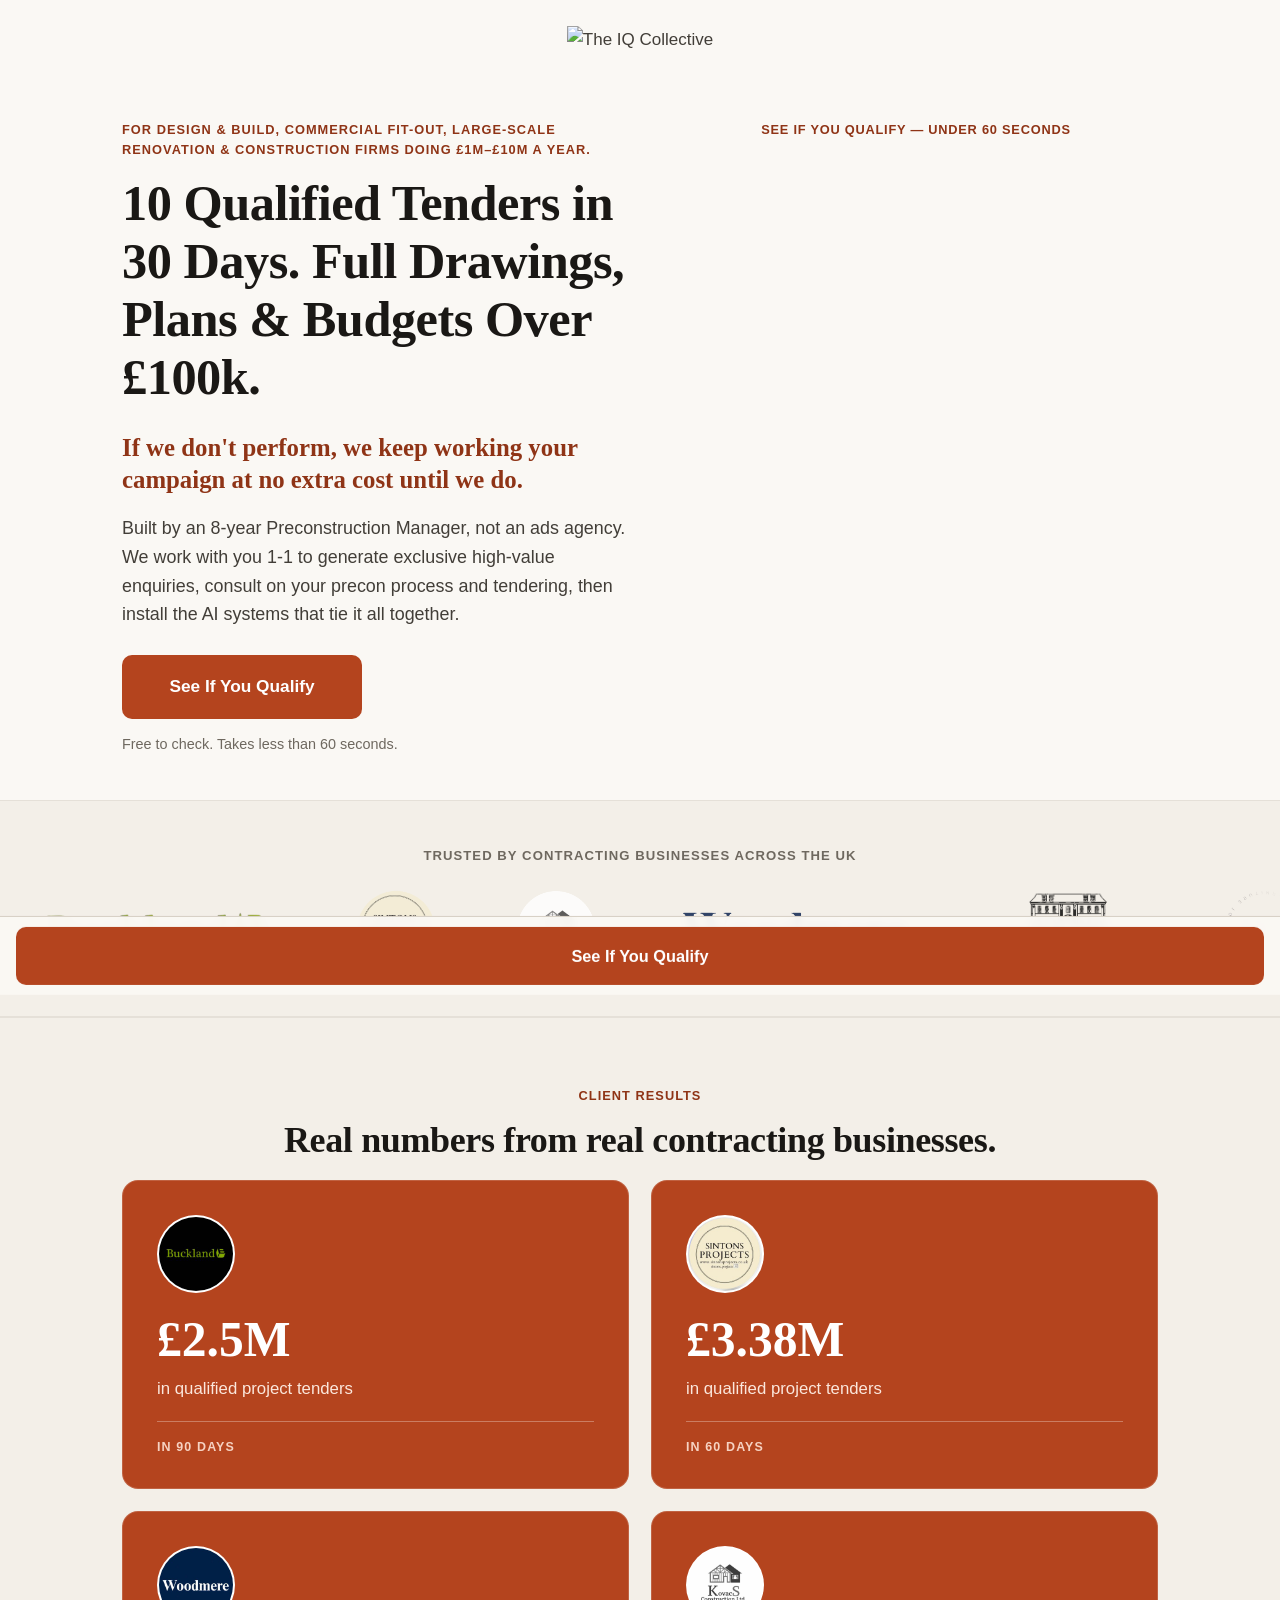
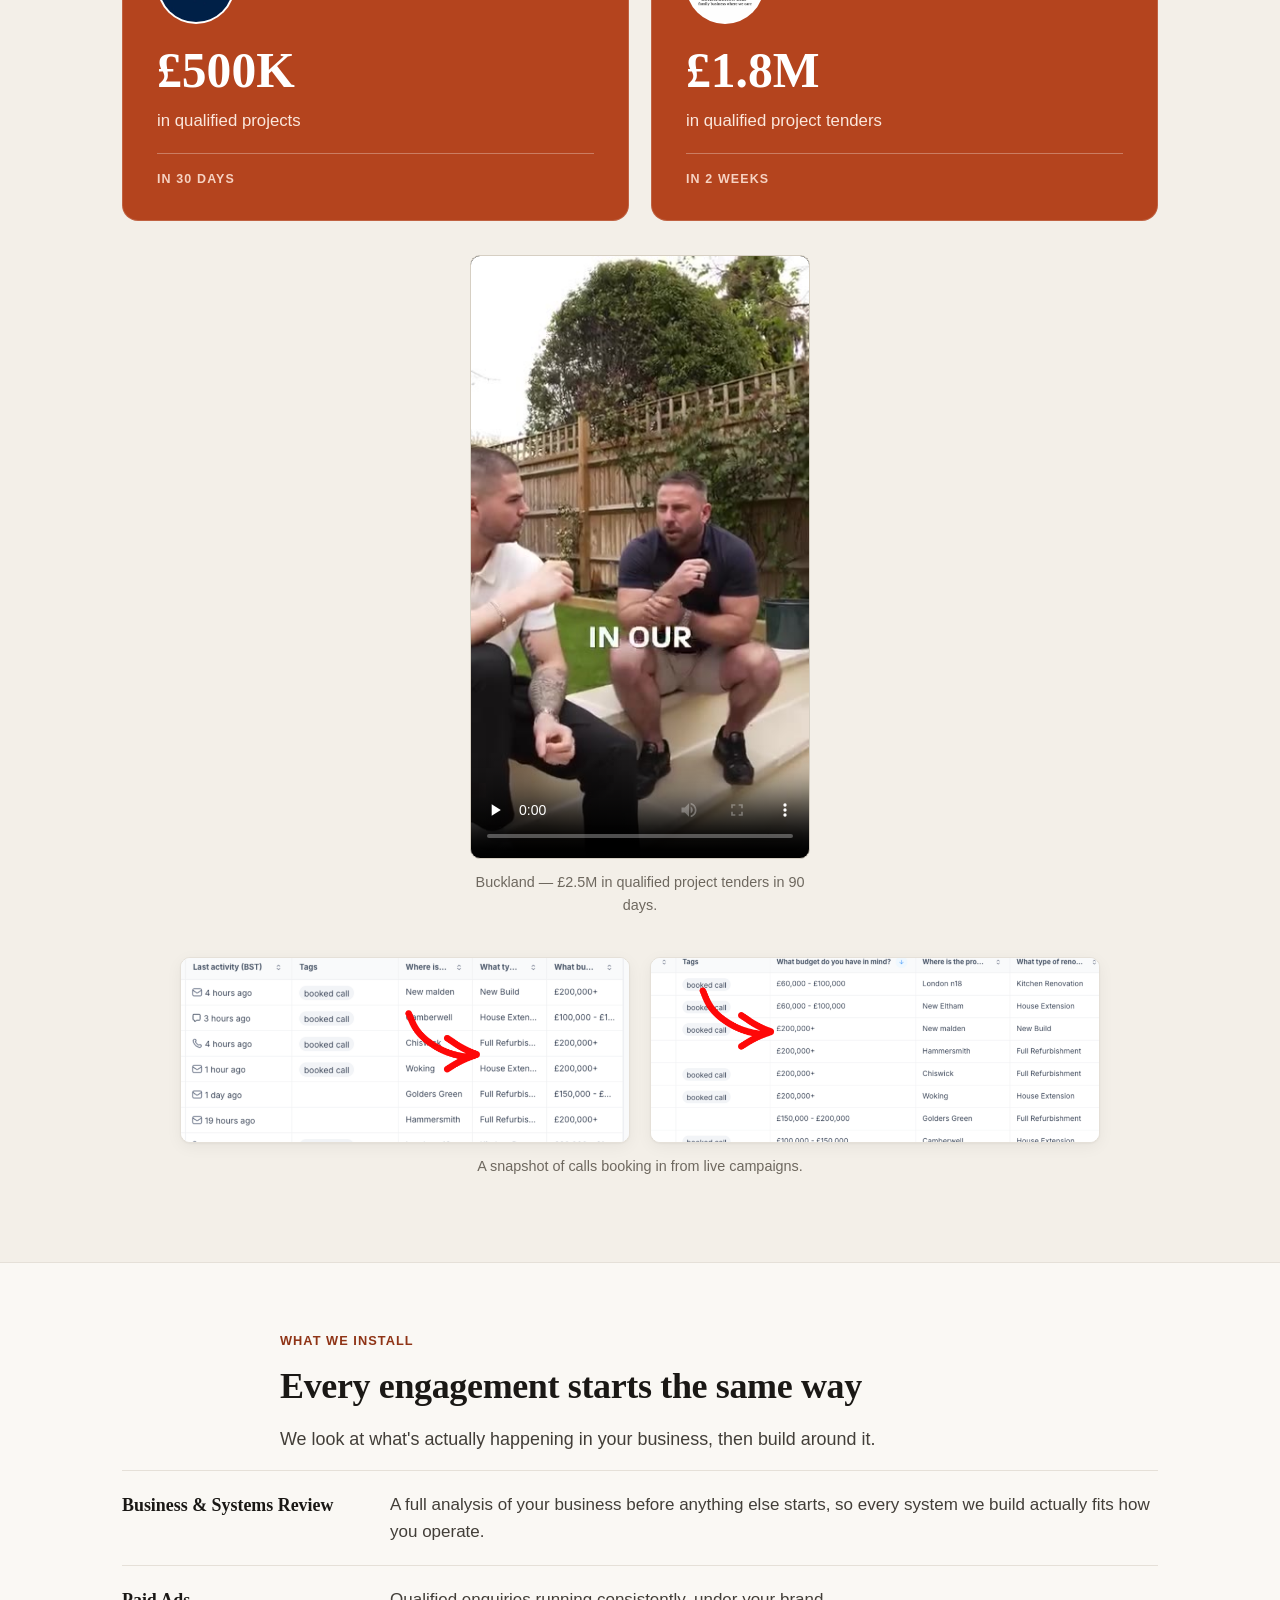
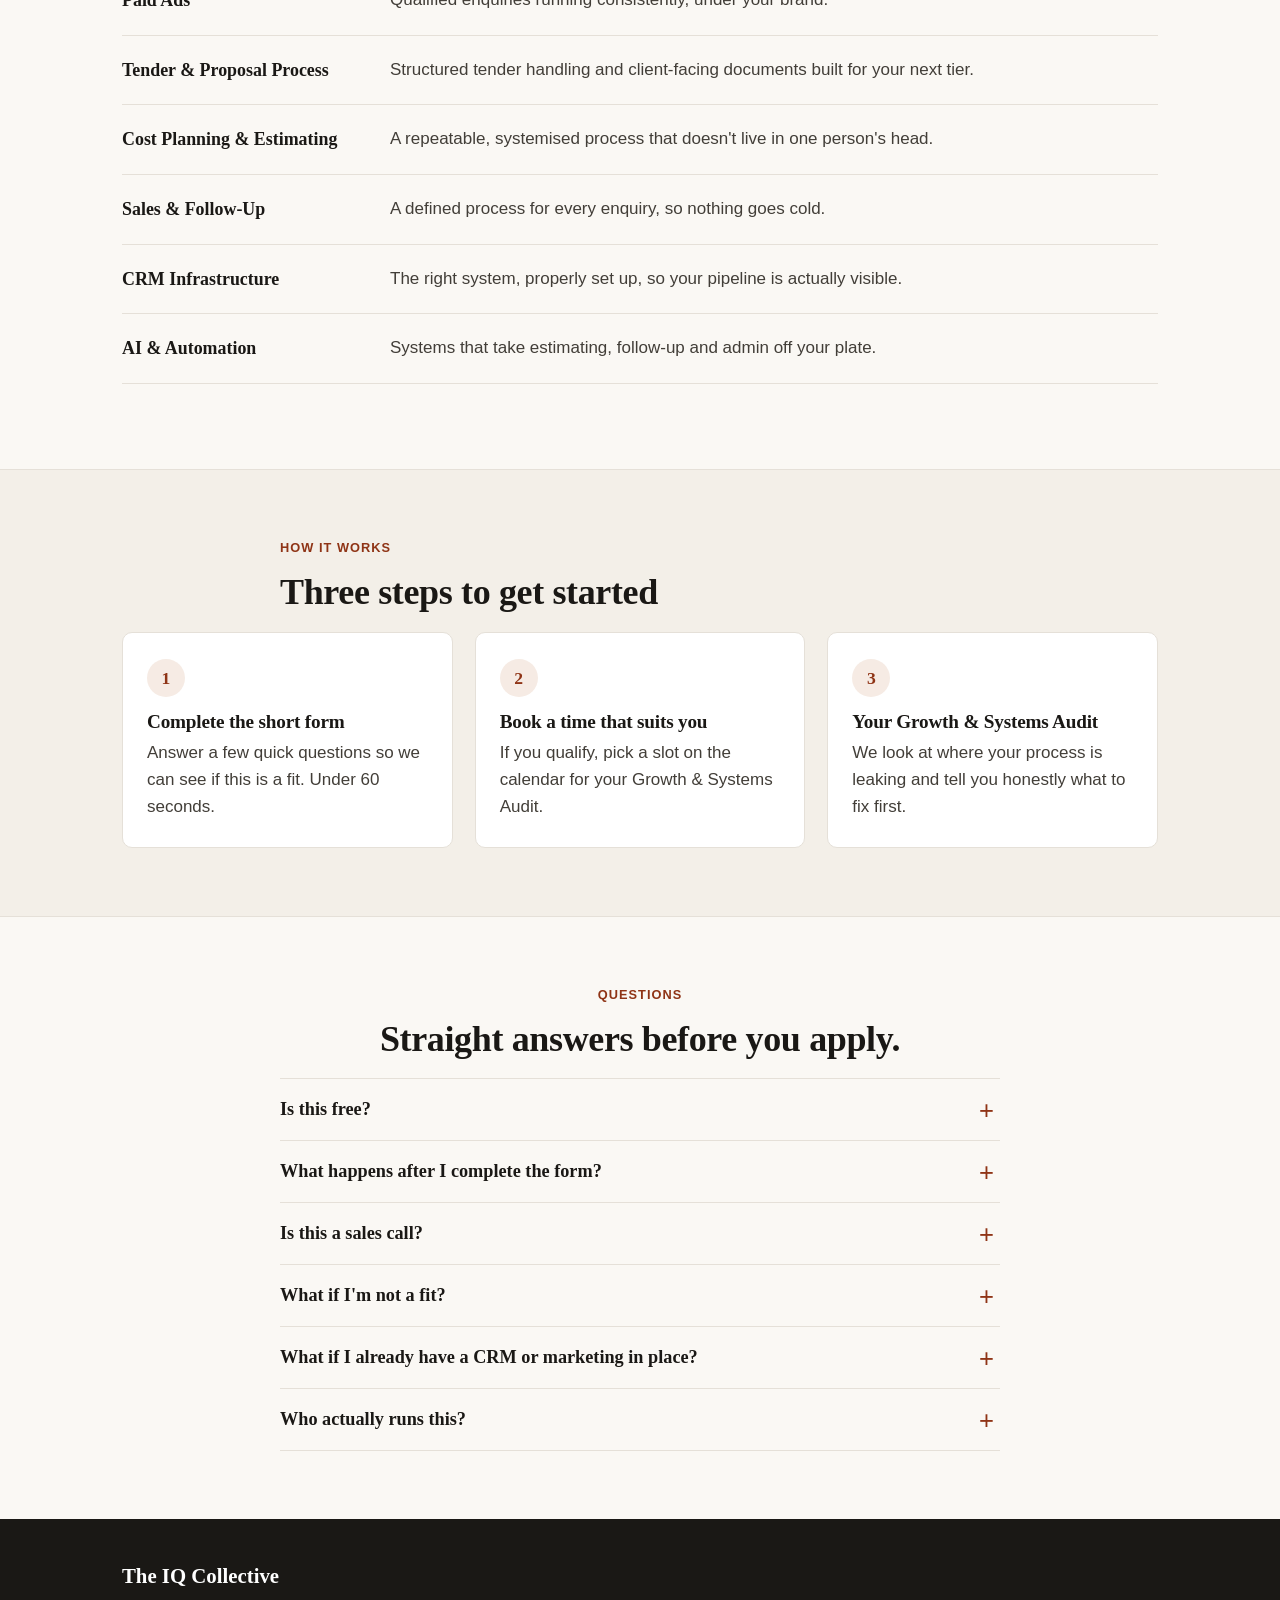
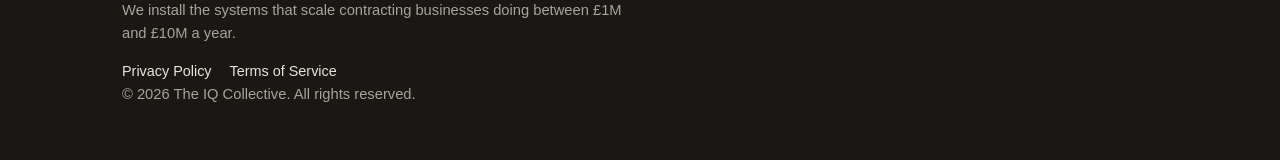
==== index.html @ eb6eb735 "Reword hero eyebrow to read "Firms doing £1M-£10M a Year" Replaces the em dash with "doing" so the l" ====
<!DOCTYPE html>
<html lang="en-GB">
<head>
  <meta charset="UTF-8" />
  <meta name="viewport" content="width=device-width, initial-scale=1" />
  <title>The IQ Collective — Systems That Scale Contracting Businesses (£1M–£10M)</title>
  <meta name="description" content="We install the systems that scale contracting businesses doing £1M–£10M a year. Built by an 8-year preconstruction manager, not an ads agency. See if you qualify for a Growth & Systems Audit." />

  <!-- TRACKING HEAD CODES GO HERE: Meta Pixel, GA4, GTM Head, TikTok, LinkedIn, etc. -->

  <!-- Microsoft Clarity -->
  <script type="text/javascript">
    (function(c,l,a,r,i,t,y){
        c[a]=c[a]||function(){(c[a].q=c[a].q||[]).push(arguments)};
        t=l.createElement(r);t.async=1;t.src="https://www.clarity.ms/tag/"+i;
        y=l.getElementsByTagName(r)[0];y.parentNode.insertBefore(t,y);
    })(window, document, "clarity", "script", "xr47fnm1k6");
  </script>

  <link rel="icon" type="image/png" href="https://assets.cdn.filesafe.space/aLrke2WmmUxrUUz00dEo/media/6a451d34f5487c9778fe2980.png" />
  <link rel="preconnect" href="https://embed.typeform.com" />
  <link rel="stylesheet" href="styles.css" />
</head>
<body>
  <!-- TRACKING BODY CODES GO HERE: GTM Body, noscript tags, etc. -->

  <!-- ============================ HEADER (logo only, no nav) ============================ -->
  <div class="site-masthead">
    <!-- Logo referenced from the client CDN. To self-host: download this file to
         /assets/logo.png and change src to "assets/logo.png". -->
    <img src="https://assets.cdn.filesafe.space/aLrke2WmmUxrUUz00dEo/media/6a451d34f5487c9778fe2980.png"
         alt="The IQ Collective" />
  </div>

  <!-- ============================ HERO (copy + form, above the fold) ============================ -->
  <header class="hero section" id="hero">
    <div class="wrap hero-split">
      <div class="hero-copy">
        <p class="eyebrow">For Design &amp; Build, Commercial Fit-Out, Large-Scale Renovation &amp; Construction Firms doing £1M–£10M a Year.</p>
        <h1>10 Qualified Tenders in 30 Days. Full Drawings, Plans &amp; Budgets Over £100k.</h1>
        <p class="guarantee">If we don't perform, we keep working your campaign at no extra cost until we do.</p>
        <p class="sub">Built by an 8-year Preconstruction Manager, not an ads agency. We work with you 1-1 to generate exclusive high-value enquiries, consult on your precon process and tendering, then install the AI systems that tie it all together.</p>
        <a class="btn btn--primary btn--lg hero-cta" href="#apply">See If You Qualify</a>
        <p class="friction">Free to check. Takes less than 60 seconds.</p>
      </div>

      <div class="hero-form" id="apply">
        <p class="form-kicker">See if you qualify — under 60 seconds</p>
        <div class="form-embed">
          <!-- Set this form/survey redirect to booking.html (qualified) or unqualified.html (not qualified) after submission, based on the revenue question. -->
          <!-- TYPEFORM LOGIC REQUIRED (do outside this codebase):
               In the Typeform builder add ONE rule on the revenue question:
                 - "Under £1M/year"  -> redirect to unqualified.html
                 - anything else (£1M–£3M / £3M–£5M / £5M–£10M / £10M+) -> redirect to booking.html
               Preserve UTM parameters across both redirect paths.
               Also create hidden fields in the Typeform named: utm_source, utm_medium,
               utm_campaign, utm_content, utm_term. script.js passes live values into them
               via data-tf-hidden; without the matching hidden fields the values are dropped. -->
          <div data-tf-live="01KZTSG2PFVDXAQ9ZE1WGXRVKA" data-tf-inline-on-mobile style="width:100%;min-height:500px;height:600px;"></div>
          <!-- embed.typeform.com/next/embed.js is loaded by script.js AFTER hidden UTM
               fields are set, so the params are captured on init. -->
        </div>
      </div>
    </div>
  </header>

  <!-- ===================== TRUSTED BY (rolling marquee) ===================== -->
  <section class="section--tight section--alt">
    <div class="wrap">
      <p class="kicker center">Trusted by contracting businesses across the UK</p>
    </div>
    <div class="marquee" aria-label="Client names">
      <!-- Logo images live in assets/logos/ (see assets/logos/README.md).
           If an image file is missing, the company name shows as text instead,
           so the strip never looks broken. -->
      <div class="marquee-track">
        <!-- Set 1 (visible) -->
        <span class="logo"><img src="assets/logos/buckland.png" alt="Buckland" loading="eager" onerror="this.classList.add('is-missing')"><span class="logo-fallback">Buckland</span></span>
        <span class="logo"><img src="assets/logos/sintons.png" alt="Sintons Projects" loading="eager" onerror="this.classList.add('is-missing')"><span class="logo-fallback">Sintons Projects</span></span>
        <span class="logo"><img src="assets/logos/kovacs.png" alt="Kovacs Construction" loading="eager" onerror="this.classList.add('is-missing')"><span class="logo-fallback">Kovacs Construction</span></span>
        <span class="logo"><img src="assets/logos/woodmere.png" alt="Woodmere" loading="eager" onerror="this.classList.add('is-missing')"><span class="logo-fallback">Woodmere</span></span>
        <span class="logo"><img src="assets/logos/manor-homes.png" alt="Manor Homes London Limited" loading="eager" onerror="this.classList.add('is-missing')"><span class="logo-fallback">Manor Homes</span></span>
        <span class="logo"><img src="assets/logos/lvx.png" alt="LVX" loading="eager" onerror="this.classList.add('is-missing')"><span class="logo-fallback">LVX</span></span>
        <span class="logo"><img src="assets/logos/polarbuild.png" alt="Polarbuild" loading="eager" onerror="this.classList.add('is-missing')"><span class="logo-fallback">Polarbuild</span></span>
        <span class="logo"><img src="assets/logos/7-star.png" alt="7 Star Construction" loading="eager" onerror="this.classList.add('is-missing')"><span class="logo-fallback">7 Star Construction</span></span>
        <!-- Set 2 (duplicate for seamless loop, hidden from AT) -->
        <span class="logo" aria-hidden="true"><img src="assets/logos/buckland.png" alt="" loading="eager" onerror="this.classList.add('is-missing')"><span class="logo-fallback">Buckland</span></span>
        <span class="logo" aria-hidden="true"><img src="assets/logos/sintons.png" alt="" loading="eager" onerror="this.classList.add('is-missing')"><span class="logo-fallback">Sintons Projects</span></span>
        <span class="logo" aria-hidden="true"><img src="assets/logos/kovacs.png" alt="" loading="eager" onerror="this.classList.add('is-missing')"><span class="logo-fallback">Kovacs Construction</span></span>
        <span class="logo" aria-hidden="true"><img src="assets/logos/woodmere.png" alt="" loading="eager" onerror="this.classList.add('is-missing')"><span class="logo-fallback">Woodmere</span></span>
        <span class="logo" aria-hidden="true"><img src="assets/logos/manor-homes.png" alt="" loading="eager" onerror="this.classList.add('is-missing')"><span class="logo-fallback">Manor Homes</span></span>
        <span class="logo" aria-hidden="true"><img src="assets/logos/lvx.png" alt="" loading="eager" onerror="this.classList.add('is-missing')"><span class="logo-fallback">LVX</span></span>
        <span class="logo" aria-hidden="true"><img src="assets/logos/polarbuild.png" alt="" loading="eager" onerror="this.classList.add('is-missing')"><span class="logo-fallback">Polarbuild</span></span>
        <span class="logo" aria-hidden="true"><img src="assets/logos/7-star.png" alt="" loading="eager" onerror="this.classList.add('is-missing')"><span class="logo-fallback">7 Star Construction</span></span>
      </div>
    </div>
  </section>

  <!-- ===================== CLIENT RESULTS ===================== -->
  <section class="section section--alt">
    <div class="wrap">
      <div class="narrow center">
        <p class="eyebrow">Client results</p>
        <h2>Real numbers from real contracting businesses.</h2>
      </div>

      <div class="results-grid">
        <article class="result-card">
          <img class="result-badge" src="assets/results/buckland.jpg" alt="Buckland" width="240" height="240" loading="lazy" />
          <div class="result-figure">£2.5M</div>
          <p class="result-desc">in qualified project tenders</p>
          <p class="result-time">in 90 days</p>
        </article>
        <article class="result-card">
          <img class="result-badge" src="assets/results/sintons.jpg" alt="Sintons Projects" width="240" height="240" loading="lazy" />
          <div class="result-figure">£3.38M</div>
          <p class="result-desc">in qualified project tenders</p>
          <p class="result-time">in 60 days</p>
        </article>
        <article class="result-card">
          <img class="result-badge" src="assets/results/woodmere.jpg" alt="Woodmere" width="240" height="240" loading="lazy" />
          <div class="result-figure">£500K</div>
          <p class="result-desc">in qualified projects</p>
          <p class="result-time">in 30 days</p>
        </article>
        <article class="result-card">
          <img class="result-badge" src="assets/results/kovacs.jpg" alt="Kovacs Construction" width="240" height="240" loading="lazy" />
          <div class="result-figure">£1.8M</div>
          <p class="result-desc">in qualified project tenders</p>
          <p class="result-time">in 2 weeks</p>
        </article>
      </div>

      <div class="proof-video">
        <div class="video-frame">
          <!-- Buckland testimonial (Testimonial - v2.mp4, 2.9MB).
               Drop the compressed file into /assets and set the src below, or replace
               with a hosted embed (YouTube/Vimeo). Kept lazy + poster to avoid layout shift. -->
          <video
            controls
            preload="none"
            playsinline
            poster="assets/buckland-testimonial-poster.jpg"
            aria-label="Buckland client testimonial video">
            <source src="assets/testimonial-v2.mp4" type="video/mp4" />
            Your browser does not support embedded video. The Buckland testimonial is available on request.
          </video>
        </div>
        <p class="video-caption">Buckland — £2.5M in qualified project tenders in 90 days.</p>
      </div>

      <!-- CRM proof screenshots. Upload the two images to assets/results/ named
           proof-1.png and proof-2.png. Each figure hides itself if its image is
           missing, so no broken icons appear before upload. -->
      <div class="proof-shots">
        <figure class="shot">
          <img src="assets/results/proof-1.png" alt="Recently booked calls from live campaigns" loading="lazy" onerror="this.closest('.shot').style.display='none'" />
        </figure>
        <figure class="shot">
          <img src="assets/results/proof-2.png" alt="Booked calls sorted by project budget" loading="lazy" onerror="this.closest('.shot').style.display='none'" />
        </figure>
      </div>
      <p class="video-caption">A snapshot of calls booking in from live campaigns.</p>
    </div>
  </section>

  <!-- ===================== WHAT WE INSTALL ===================== -->
  <section class="section">
    <div class="wrap">
      <div class="narrow">
        <p class="eyebrow">What we install</p>
        <h2>Every engagement starts the same way</h2>
        <p class="lead">We look at what's actually happening in your business, then build around it.</p>
      </div>
      <dl class="install-list">
        <div class="install-item">
          <dt>Business &amp; Systems Review</dt>
          <dd>A full analysis of your business before anything else starts, so every system we build actually fits how you operate.</dd>
        </div>
        <div class="install-item">
          <dt>Paid Ads</dt>
          <dd>Qualified enquiries running consistently, under your brand.</dd>
        </div>
        <div class="install-item">
          <dt>Tender &amp; Proposal Process</dt>
          <dd>Structured tender handling and client-facing documents built for your next tier.</dd>
        </div>
        <div class="install-item">
          <dt>Cost Planning &amp; Estimating</dt>
          <dd>A repeatable, systemised process that doesn't live in one person's head.</dd>
        </div>
        <div class="install-item">
          <dt>Sales &amp; Follow-Up</dt>
          <dd>A defined process for every enquiry, so nothing goes cold.</dd>
        </div>
        <div class="install-item">
          <dt>CRM Infrastructure</dt>
          <dd>The right system, properly set up, so your pipeline is actually visible.</dd>
        </div>
        <div class="install-item">
          <dt>AI &amp; Automation</dt>
          <dd>Systems that take estimating, follow-up and admin off your plate.</dd>
        </div>
      </dl>
    </div>
  </section>

  <!-- ===================== HOW IT WORKS ===================== -->
  <section class="section section--alt">
    <div class="wrap">
      <div class="narrow">
        <p class="eyebrow">How it works</p>
        <h2>Three steps to get started</h2>
      </div>
      <div class="steps">
        <div class="step">
          <span class="num">1</span>
          <h3>Complete the short form</h3>
          <p>Answer a few quick questions so we can see if this is a fit. Under 60 seconds.</p>
        </div>
        <div class="step">
          <span class="num">2</span>
          <h3>Book a time that suits you</h3>
          <p>If you qualify, pick a slot on the calendar for your Growth &amp; Systems Audit.</p>
        </div>
        <div class="step">
          <span class="num">3</span>
          <h3>Your Growth &amp; Systems Audit</h3>
          <p>We look at where your process is leaking and tell you honestly what to fix first.</p>
        </div>
      </div>
    </div>
  </section>

  <!-- ===================== FAQ ===================== -->
  <section class="section">
    <div class="wrap">
      <div class="narrow center">
        <p class="eyebrow">Questions</p>
        <h2>Straight answers before you apply.</h2>
      </div>
      <div class="faq">
        <div class="faq-item">
          <button class="faq-q" type="button">Is this free?</button>
          <div class="faq-a"><div class="faq-a-inner">
            The Growth &amp; Systems Audit call is free. The engagement itself is not. This is a paid, project-scoped consulting arrangement, not a subscription and not a quick lead-gen retainer. On the call we tell you honestly whether it's worth going further.
          </div></div>
        </div>
        <div class="faq-item">
          <button class="faq-q" type="button">What happens after I complete the form?</button>
          <div class="faq-a"><div class="faq-a-inner">
            If you're a fit, you'll be taken to a calendar to book your Growth &amp; Systems Audit. If you're not a fit right now, we'll tell you that instead of wasting your time. Either way you'll know where you stand.
          </div></div>
        </div>
        <div class="faq-item">
          <button class="faq-q" type="button">Is this a sales call?</button>
          <div class="faq-a"><div class="faq-a-inner">
            No. It's a working session. We review where your process is leaking and what to fix first. If it makes sense to work together after that, we'll talk about it. If it doesn't, you still leave with a clear picture.
          </div></div>
        </div>
        <div class="faq-item">
          <button class="faq-q" type="button">What if I'm not a fit?</button>
          <div class="faq-a"><div class="faq-a-inner">
            Then we'll say so, plainly. This is built for a specific type of contracting business between £1M and £10M. If that's not you yet, we're not the right partner, and we won't pretend otherwise.
          </div></div>
        </div>
        <div class="faq-item">
          <button class="faq-q" type="button">What if I already have a CRM or marketing in place?</button>
          <div class="faq-a"><div class="faq-a-inner">
            Good. We work with what you've got where it's working, and fix or replace what isn't. The point is a system that holds together end to end, not swapping tools for the sake of it.
          </div></div>
        </div>
        <div class="faq-item">
          <button class="faq-q" type="button">Who actually runs this?</button>
          <div class="faq-a"><div class="faq-a-inner">
            It's built and led by an 8-year preconstruction manager who has run tenders, estimating and precon at this level, not a general marketing agency. You're working with someone who understands your side of the business.
          </div></div>
        </div>
      </div>
    </div>
  </section>

  <!-- ===================== FOOTER ===================== -->
  <footer class="site-footer">
    <div class="wrap">
      <div class="brand">The IQ Collective</div>
      <p>We install the systems that scale contracting businesses doing between £1M and £10M a year.</p>
      <div class="footer-links">
        <a href="privacy.html">Privacy Policy</a>
        <a href="terms.html">Terms of Service</a>
      </div>
      <p class="footer-copy">&copy; 2026 The IQ Collective. All rights reserved.</p>
    </div>
  </footer>

  <!-- Sticky mobile CTA (revealed after hero) -->
  <div class="sticky-cta" aria-hidden="true">
    <a class="btn btn--primary" href="#apply">See If You Qualify</a>
  </div>

  <script src="script.js" defer></script>
  <!-- Vercel Web Analytics -->
  <script>window.va = window.va || function () { (window.vaq = window.vaq || []).push(arguments); };</script>
  <script defer src="/_vercel/insights/script.js"></script>
</body>
</html>
---- styles.css ----
/* =========================================================================
   The IQ Collective — Cold Traffic Funnel
   Design: "Ink & Rust" — warm off-white, near-black ink, restrained rust accent.
   Editorial. Serif headlines, system sans body. No gradients, no glass, no glow.
   ========================================================================= */

/* ---------- Design tokens ---------- */
:root {
  --bg:          #faf8f4;   /* warm off-white page */
  --surface:     #ffffff;   /* cards / embeds */
  --surface-alt: #f3efe8;   /* subtle alt sections */
  --ink:         #1a1815;   /* near-black, warm */
  --ink-soft:    #423e38;   /* body text */
  --muted:       #6e685f;   /* secondary text */
  --line:        #e5e0d8;   /* subtle borders */
  --line-strong: #d6cfc3;

  --accent:      #b4441e;   /* rust — buttons, marks */
  --accent-dark: #8f3416;   /* hover / text-links on light */
  --accent-tint: #f6ebe4;   /* pale rust wash */

  --ok:          #2f6f4f;   /* qualified/positive marks */

  --maxw: 1080px;
  --maxw-narrow: 720px;

  --radius: 10px;
  --radius-sm: 6px;

  --shadow: 0 1px 2px rgba(26,24,21,.04), 0 4px 16px rgba(26,24,21,.05);

  --serif: Georgia, "Iowan Old Style", "Palatino Linotype", Palatino, "Times New Roman", serif;
  --sans: -apple-system, BlinkMacSystemFont, "Segoe UI", Roboto, "Helvetica Neue", Arial, sans-serif;
}

/* ---------- Reset-ish ---------- */
*, *::before, *::after { box-sizing: border-box; }
html { -webkit-text-size-adjust: 100%; scroll-behavior: smooth; }
body {
  margin: 0;
  background: var(--bg);
  color: var(--ink-soft);
  font-family: var(--sans);
  font-size: 17px;
  line-height: 1.6;
  -webkit-font-smoothing: antialiased;
  text-rendering: optimizeLegibility;
  overflow-x: hidden;
}
img, video, iframe { max-width: 100%; }
img { height: auto; display: block; }

h1, h2, h3 { font-family: var(--serif); color: var(--ink); font-weight: 700; line-height: 1.15; letter-spacing: -0.01em; margin: 0 0 .5em; }
h1 { font-size: clamp(2rem, 5.2vw, 3.15rem); }
h2 { font-size: clamp(1.55rem, 3.6vw, 2.25rem); }
h3 { font-size: 1.2rem; }
p  { margin: 0 0 1rem; }
a  { color: var(--accent-dark); text-decoration: none; }
a:hover { text-decoration: underline; }
strong { color: var(--ink); font-weight: 700; }

/* ---------- Layout ---------- */
.wrap { width: 100%; max-width: var(--maxw); margin: 0 auto; padding: 0 22px; }
.section { padding: 68px 0; }
.section--tight { padding: 44px 0; }
.section--alt { background: var(--surface-alt); border-top: 1px solid var(--line); border-bottom: 1px solid var(--line); }
.narrow { max-width: var(--maxw-narrow); margin-left: auto; margin-right: auto; }
.center { text-align: center; }
.eyebrow {
  font-family: var(--sans);
  font-size: .8rem;
  font-weight: 700;
  letter-spacing: .08em;
  text-transform: uppercase;
  color: var(--accent-dark);
  margin: 0 0 14px;
}
.lead { font-size: 1.12rem; color: var(--ink-soft); }
.kicker { font-family: var(--sans); font-size: .82rem; font-weight: 700; letter-spacing: .08em; text-transform: uppercase; color: var(--muted); margin: 0 0 10px; }

/* ---------- Buttons ---------- */
.btn {
  display: inline-flex; align-items: center; justify-content: center;
  gap: 8px;
  font-family: var(--sans); font-size: 1.02rem; font-weight: 700;
  padding: 15px 30px;
  border-radius: var(--radius);
  border: 1px solid transparent;
  cursor: pointer;
  transition: background-color .15s ease, border-color .15s ease, transform .05s ease;
  text-align: center;
}
.btn:hover { text-decoration: none; }
.btn:active { transform: translateY(1px); }
.btn--primary { background: var(--accent); color: #fff; }
.btn--primary:hover { background: var(--accent-dark); color: #fff; }
.btn--ghost { background: transparent; color: var(--ink); border-color: var(--line-strong); }
.btn--ghost:hover { border-color: var(--ink); }
.btn--lg { padding: 17px 36px; font-size: 1.08rem; }
.btn:focus-visible { outline: 3px solid var(--accent-dark); outline-offset: 2px; }

/* ---------- Masthead (logo only, no nav) ---------- */
.site-masthead { text-align: center; padding: 26px 22px 0; }
.site-masthead img { display: inline-block; height: 72px; width: auto; margin: 0 auto; }
@media (max-width: 560px) { .site-masthead img { height: 56px; } }

/* ---------- Hero ---------- */
.hero { padding: 22px 0 44px; }
/* two-column: copy left, form right (form sits above the fold) */
.hero-split {
  display: grid; grid-template-columns: 1.02fr 0.98fr;
  gap: 48px; align-items: start;
}
.hero-copy { text-align: left; }
.hero-copy .guarantee {
  max-width: 560px;
  margin: 0 0 4px;
  font-family: var(--serif);
  font-size: clamp(1.25rem, 2.4vw, 1.55rem);
  line-height: 1.3;
  font-weight: 700;
  color: var(--accent-dark);
}
.hero-copy .sub { max-width: 560px; margin: 18px 0 26px; font-size: 1.12rem; color: var(--ink-soft); }
.hero-cta { min-width: 240px; }
.friction { margin: 14px 0 0; font-size: .9rem; color: var(--muted); }
.hero-form { width: 100%; }
.form-kicker {
  font-family: var(--sans); font-size: .8rem; font-weight: 700;
  letter-spacing: .06em; text-transform: uppercase; color: var(--accent-dark);
  margin: 0 0 12px; text-align: center;
}
@media (max-width: 900px) {
  .hero-split { grid-template-columns: 1fr; gap: 30px; }
  .hero-copy { text-align: center; }
  .hero-copy .sub { margin-left: auto; margin-right: auto; }
  .hero-copy .guarantee { margin-left: auto; margin-right: auto; }
  .hero-cta { min-width: 260px; }
}

/* trust strip under hero */
.trust-strip {
  margin-top: 34px; padding-top: 26px; border-top: 1px solid var(--line);
  display: flex; flex-wrap: wrap; gap: 10px 34px; justify-content: center;
  color: var(--muted); font-size: .9rem;
}
.trust-strip span { display: inline-flex; align-items: center; gap: 8px; }
.trust-strip span::before { content: ""; width: 6px; height: 6px; border-radius: 50%; background: var(--accent); }

/* ---------- Trusted By marquee (rolling logos) ---------- */
.kicker.center { text-align: center; margin-bottom: 22px; }
.marquee {
  overflow: hidden; position: relative; width: 100%;
  -webkit-mask: linear-gradient(90deg, transparent, #000 8%, #000 92%, transparent);
          mask: linear-gradient(90deg, transparent, #000 8%, #000 92%, transparent);
}
.marquee-track {
  display: flex; width: max-content; align-items: center;
  animation: marquee-scroll 26s linear infinite;
  will-change: transform; backface-visibility: hidden;
}
.marquee .logo {
  flex: 0 0 auto; margin: 0 38px; white-space: nowrap;
  display: inline-flex; align-items: center;
  font-family: var(--serif); font-weight: 700; font-size: 1.4rem;
  color: var(--ink); letter-spacing: .01em; opacity: .82;
}
/* real logo images */
.marquee .logo img {
  height: 84px; width: auto; max-width: 240px;
  object-fit: contain; display: block; vertical-align: middle;
}
.marquee .logo img.is-missing { display: none; }
/* text fallback shown only when the image fails to load / is missing */
.logo-fallback { display: none; }
.marquee .logo img.is-missing + .logo-fallback { display: inline; }
@media (max-width: 560px) { .marquee .logo img { height: 64px; max-width: 190px; } }
@keyframes marquee-scroll {
  from { transform: translate3d(0, 0, 0); }
  to   { transform: translate3d(-50%, 0, 0); }
}
@media (prefers-reduced-motion: reduce) {
  .marquee-track { animation: none; flex-wrap: wrap; justify-content: center; width: 100%; }
  .marquee .logo { margin: 8px 22px; }
}

/* ---------- Problem blocks ---------- */
.blocks { display: grid; grid-template-columns: repeat(2, 1fr); gap: 22px; margin-top: 8px; }
.block {
  background: var(--surface); border: 1px solid var(--line); border-radius: var(--radius);
  padding: 24px 24px 20px;
}
.block h3 { margin-bottom: 8px; }
.block p { margin: 0; color: var(--ink-soft); }

/* ---------- Mechanism / prose ---------- */
.prose p { font-size: 1.08rem; }
.prose p + p { margin-top: 4px; }

/* ---------- What we install (definition list) ---------- */
.install-list { margin-top: 10px; border-top: 1px solid var(--line); }
.install-item {
  display: grid; grid-template-columns: 240px 1fr; gap: 8px 28px;
  padding: 20px 0; border-bottom: 1px solid var(--line);
}
.install-item dt { font-family: var(--serif); font-weight: 700; color: var(--ink); font-size: 1.12rem; }
.install-item dd { margin: 0; color: var(--ink-soft); }

/* ---------- Steps (how it works) ---------- */
.steps { display: grid; grid-template-columns: repeat(3, 1fr); gap: 22px; margin-top: 8px; counter-reset: step; }
.step { background: var(--surface); border: 1px solid var(--line); border-radius: var(--radius); padding: 26px 24px; }
.step .num {
  display: inline-flex; align-items: center; justify-content: center;
  width: 38px; height: 38px; border-radius: 50%;
  background: var(--accent-tint); color: var(--accent-dark);
  font-family: var(--serif); font-weight: 700; font-size: 1.1rem;
  margin-bottom: 14px;
}
.step h3 { margin-bottom: 6px; }
.step p { margin: 0; }

/* ---------- What you get (checklist) ---------- */
.checklist { list-style: none; padding: 0; margin: 8px 0 0; display: grid; gap: 14px; }
.checklist li {
  position: relative; padding-left: 34px; color: var(--ink-soft); font-size: 1.06rem;
}
.checklist li::before {
  content: ""; position: absolute; left: 0; top: 3px;
  width: 20px; height: 20px; border-radius: 50%;
  background: var(--accent);
  -webkit-mask: url("data:image/svg+xml,%3Csvg xmlns='http://www.w3.org/2000/svg' viewBox='0 0 24 24'%3E%3Cpath fill='white' d='M9 16.17 4.83 12l-1.42 1.41L9 19 21 7l-1.41-1.41z'/%3E%3C/svg%3E") center / 15px no-repeat;
  mask: url("data:image/svg+xml,%3Csvg xmlns='http://www.w3.org/2000/svg' viewBox='0 0 24 24'%3E%3Cpath fill='white' d='M9 16.17 4.83 12l-1.42 1.41L9 19 21 7l-1.41-1.41z'/%3E%3C/svg%3E") center / 15px no-repeat;
}

/* ---------- Proof section ---------- */
/* Client-results cards: dark-green card, gold accents, circular client badge */
.results-grid {
  display: grid; grid-template-columns: repeat(2, 1fr); gap: 22px; margin-bottom: 34px;
}
.result-card {
  background: var(--accent);                    /* brick red — matches site accent */
  border: 1px solid rgba(255, 255, 255, .16);
  border-radius: 16px;
  padding: 34px 34px 30px;
  color: #fff;
  display: flex; flex-direction: column; align-items: flex-start;
}
.result-badge {
  width: 78px; height: 78px; border-radius: 50%;
  object-fit: cover; background: #fff;
  border: 2px solid rgba(255, 255, 255, .8);     /* clean white ring */
  margin-bottom: 22px;
}
.result-figure {
  font-family: var(--serif); font-weight: 700; line-height: 1;
  font-size: clamp(2.4rem, 5vw, 3.1rem); color: #fff;
}
.result-desc { margin: 12px 0 0; color: #fbe7dc; font-size: 1.05rem; }  /* light warm cream */
.result-time {
  margin: 18px 0 0; padding-top: 16px; width: 100%;
  border-top: 1px solid rgba(255, 255, 255, .3);
  color: #f6d2c2; font-size: .78rem; font-weight: 700;
  letter-spacing: .09em; text-transform: uppercase;
}

.proof-video { max-width: 340px; margin: 0 auto; }   /* portrait 9:16 testimonial */
.video-frame {
  position: relative; aspect-ratio: 9 / 16; background: #000;
  border-radius: var(--radius); overflow: hidden; border: 1px solid var(--line-strong);
}
.video-frame video, .video-frame iframe { position: absolute; inset: 0; width: 100%; height: 100%; border: 0; object-fit: cover; }
.video-caption { margin-top: 12px; text-align: center; color: var(--muted); font-size: .9rem; }

/* CRM proof screenshots under the testimonial */
.proof-shots {
  display: grid; grid-template-columns: 1fr 1fr; gap: 20px;
  max-width: 920px; margin: 40px auto 0;
}
.proof-shots .shot {
  margin: 0; background: var(--surface);
  border: 1px solid var(--line); border-radius: var(--radius);
  overflow: hidden; box-shadow: var(--shadow);
}
.proof-shots img { width: 100%; height: auto; display: block; }
@media (max-width: 640px) { .proof-shots { grid-template-columns: 1fr; } }

/* ---------- For / not for ---------- */
.fit { display: grid; grid-template-columns: 1fr 1fr; gap: 22px; }
.fit-col { background: var(--surface); border: 1px solid var(--line); border-radius: var(--radius); padding: 26px 24px; }
.fit-col h3 { margin-bottom: 14px; }
.fit-col ul { list-style: none; padding: 0; margin: 0; display: grid; gap: 12px; }
.fit-col li { position: relative; padding-left: 30px; color: var(--ink-soft); }
.fit-col li::before { position: absolute; left: 0; top: 0; font-weight: 700; }
.fit-col--yes li::before { content: "+"; color: var(--ok); font-size: 1.2rem; line-height: 1.35; }
.fit-col--no  li::before { content: "\2013"; color: var(--muted); font-size: 1.2rem; line-height: 1.35; }

/* ---------- FAQ accordion ---------- */
.faq { max-width: var(--maxw-narrow); margin: 8px auto 0; border-top: 1px solid var(--line); }
.faq-item { border-bottom: 1px solid var(--line); }
.faq-q {
  width: 100%; text-align: left; background: none; border: 0; cursor: pointer;
  font-family: var(--serif); font-weight: 700; font-size: 1.14rem; color: var(--ink);
  padding: 20px 44px 20px 0; position: relative;
}
.faq-q::after {
  content: "+"; position: absolute; right: 6px; top: 50%; transform: translateY(-50%);
  font-family: var(--sans); font-weight: 400; font-size: 1.6rem; color: var(--accent-dark);
  transition: transform .2s ease;
}
.faq-item.open .faq-q::after { content: "\2013"; }
.faq-q:focus-visible { outline: 3px solid var(--accent-dark); outline-offset: 3px; }
.faq-a { max-height: 0; overflow: hidden; transition: max-height .25s ease; }
.faq-a-inner { padding: 0 0 20px; color: var(--ink-soft); }

/* ---------- Form / embed sections ---------- */
.embed-shell {
  background: var(--surface); border: 1px solid var(--line); border-radius: var(--radius);
  padding: 18px; box-shadow: var(--shadow);
}
/* Typeform: no surrounding card. Parent is flex, so the embed child must be told
   to grow/fill explicitly — flexbox otherwise shrinks children to content size and
   left-aligns them (the "offset left, dead space right" symptom). justify-content
   on the parent is a safety net. No Typeform-internal classes are targeted. */
.form-embed { width: 100%; display: flex; justify-content: center; }
[data-tf-live] {
  flex: 1 1 auto;                     /* fill available width instead of shrinking to content */
  width: 100%; max-width: 720px; margin: 0 auto; min-width: 0;
  min-height: 500px; height: 600px;   /* explicit height so the injected iframe fills; min-height guards against collapse before init */
}
[data-tf-live] iframe { width: 100% !important; height: 100% !important; border: 0; display: block; margin: 0 auto; }
@media (max-width: 560px) { [data-tf-live] { height: 640px; } }
.calendar-shell { min-height: 700px; }
.calendar-shell iframe { width: 100%; min-height: 700px; border: 0; display: block; }

/* ---------- Final CTA ---------- */
.final-cta { text-align: center; }
.final-cta .btn { min-width: 260px; }

/* ---------- Footer ---------- */
.site-footer { background: var(--ink); color: #cfc9bf; padding: 40px 0; margin-top: 0; }
.site-footer .brand { font-family: var(--serif); font-weight: 700; font-size: 1.3rem; color: #fff; margin-bottom: 6px; }
.site-footer p { margin: 0 0 14px; color: #a9a397; font-size: .92rem; max-width: 520px; }
.footer-links { display: flex; flex-wrap: wrap; gap: 18px; align-items: center; }
.footer-links a { color: #e9e4da; font-size: .9rem; }
.footer-links a:hover { color: #fff; }
.footer-copy { margin-top: 18px; font-size: .82rem; color: #8a8479; }

/* ---------- Sticky mobile CTA ---------- */
.sticky-cta {
  position: fixed; left: 0; right: 0; bottom: 0; z-index: 60;
  background: rgba(250,248,244,.96); border-top: 1px solid var(--line-strong);
  padding: 10px 16px calc(10px + env(safe-area-inset-bottom, 0px));
  transform: translateY(120%); transition: transform .22s ease;
  backdrop-filter: saturate(1.1) blur(4px);
}
.sticky-cta.show { transform: translateY(0); }
.sticky-cta .btn { width: 100%; }

/* ---------- Minimal page (booking / thank-you / legal) ---------- */
.minimal { min-height: 100vh; display: flex; flex-direction: column; }
.minimal main { flex: 1; padding: 56px 0; }
.mini-head { text-align: center; margin-bottom: 34px; }
.mini-head .brand-tag { font-family: var(--serif); font-weight: 700; color: var(--ink); font-size: 1.15rem; margin-bottom: 22px; }
.reassure { color: var(--muted); max-width: 560px; margin: 0 auto 30px; text-align: center; }

/* centered logo on minimal (booking / thank-you / legal) pages */
.mini-logo { height: 56px; width: auto; display: block; margin: 8px auto 26px; }
@media (max-width: 560px) { .mini-logo { height: 46px; } }

/* pill eyebrow */
.pill-eyebrow {
  display: inline-block; margin: 0 0 22px;
  border: 1px solid var(--accent); color: var(--accent-dark);
  border-radius: 999px; padding: 9px 22px;
  font-family: var(--sans); font-size: .8rem; font-weight: 700;
  letter-spacing: .06em; text-transform: uppercase;
}

/* minimal-page subheadline */
.mini-sub { max-width: 620px; margin: 16px auto 0; font-size: 1.12rem; color: var(--ink-soft); }
.mini-sub .hl { color: var(--accent-dark); font-weight: 700; }
.mini-sub--accent { color: var(--accent-dark); font-weight: 600; }

/* confirm-on-calendar button + helper (thank-you page) */
.confirm-wrap { text-align: center; margin-top: 6px; }
.confirm-btn { min-width: 320px; max-width: 100%; }
.ty-help { max-width: 560px; margin: 16px auto 0; text-align: center; color: var(--muted); font-size: .92rem; }
@media (max-width: 560px) { .confirm-btn { min-width: 0; width: 100%; } }

/* thank-you video (Cloudflare Stream, responsive 16:9) */
.ty-video { max-width: 640px; margin: 0 auto 34px; }
.cf-stream {
  position: relative; padding-top: 56.25%;
  background: #000; border-radius: 12px; overflow: hidden;
  border: 1px solid var(--line-strong);
}
.cf-stream iframe { position: absolute; inset: 0; width: 100%; height: 100%; border: 0; }

/* thank-you steps */
.ty-steps { max-width: 620px; margin: 36px auto 26px; display: grid; gap: 16px; }
.ty-step {
  display: grid; grid-template-columns: 44px 1fr; gap: 16px; align-items: start;
  background: var(--surface); border: 1px solid var(--line); border-radius: var(--radius); padding: 20px 22px;
}
.ty-step .num {
  width: 44px; height: 44px; border-radius: 50%; background: var(--accent); color: #fff;
  display: flex; align-items: center; justify-content: center;
  font-family: var(--serif); font-weight: 700; font-size: 1.2rem;
}
.ty-step p { margin: 0; }
.ty-step strong { display: block; margin-bottom: 3px; }
.ty-note { text-align: center; max-width: 560px; margin: 0 auto; }
.ty-note .warn { color: var(--accent-dark); font-weight: 700; }
.ty-note .help { color: var(--muted); font-size: .92rem; margin-top: 8px; }

/* legal pages */
.legal { max-width: var(--maxw-narrow); margin: 0 auto; }
.legal h2 { margin-top: 32px; }
.legal p, .legal li { color: var(--ink-soft); }
.legal ul { padding-left: 20px; }
.back-link { display: inline-block; margin-top: 30px; }

/* ---------- Responsive ---------- */
@media (max-width: 860px) {
  .blocks { grid-template-columns: 1fr; }
  .steps { grid-template-columns: 1fr; }
  .fit { grid-template-columns: 1fr; }
  .install-item { grid-template-columns: 1fr; gap: 4px; }
}
@media (max-width: 560px) {
  body { font-size: 16px; }
  .section { padding: 48px 0; }
  .hero { padding: 52px 0 40px; }
  .results-grid { grid-template-columns: 1fr; }
  .hero .btn, .final-cta .btn { width: 100%; min-width: 0; }
  .wrap { padding: 0 18px; }
}

/* reduce motion */
@media (prefers-reduced-motion: reduce) {
  html { scroll-behavior: auto; }
  * { transition: none !important; }
}
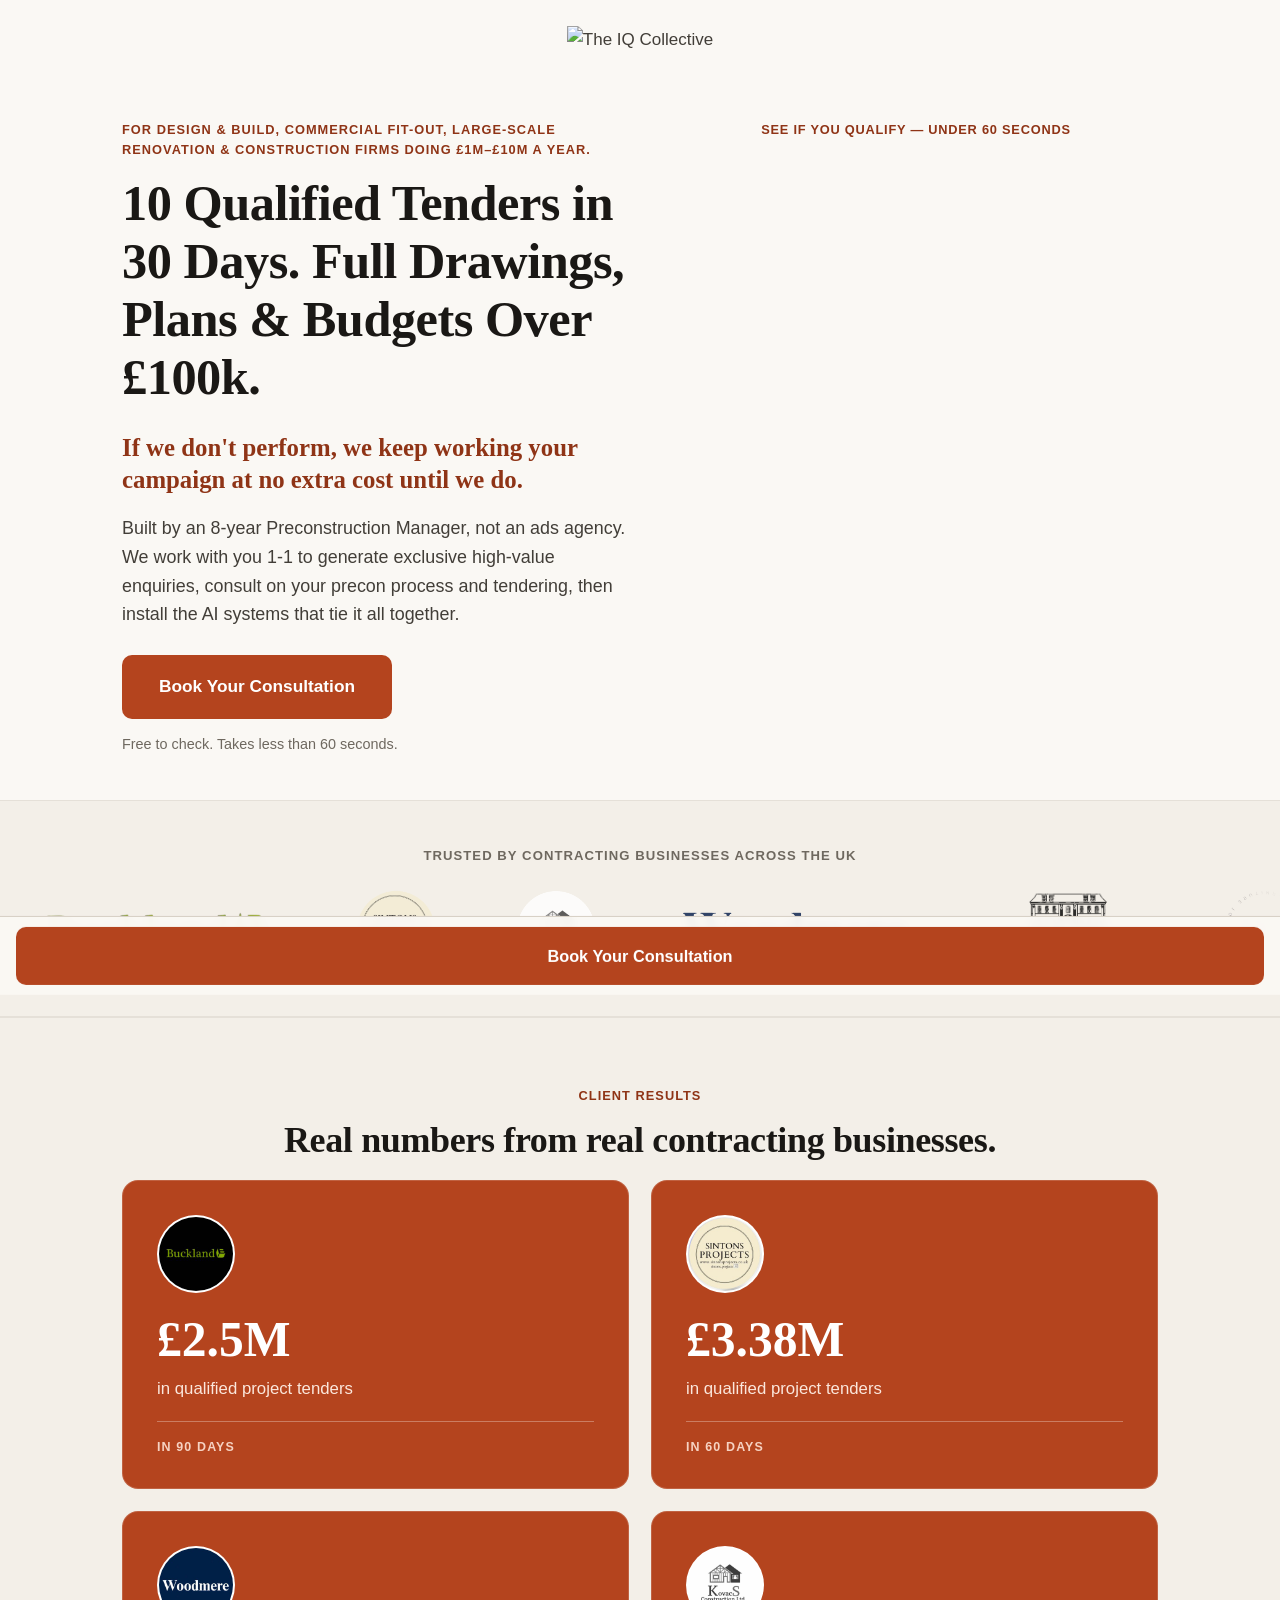
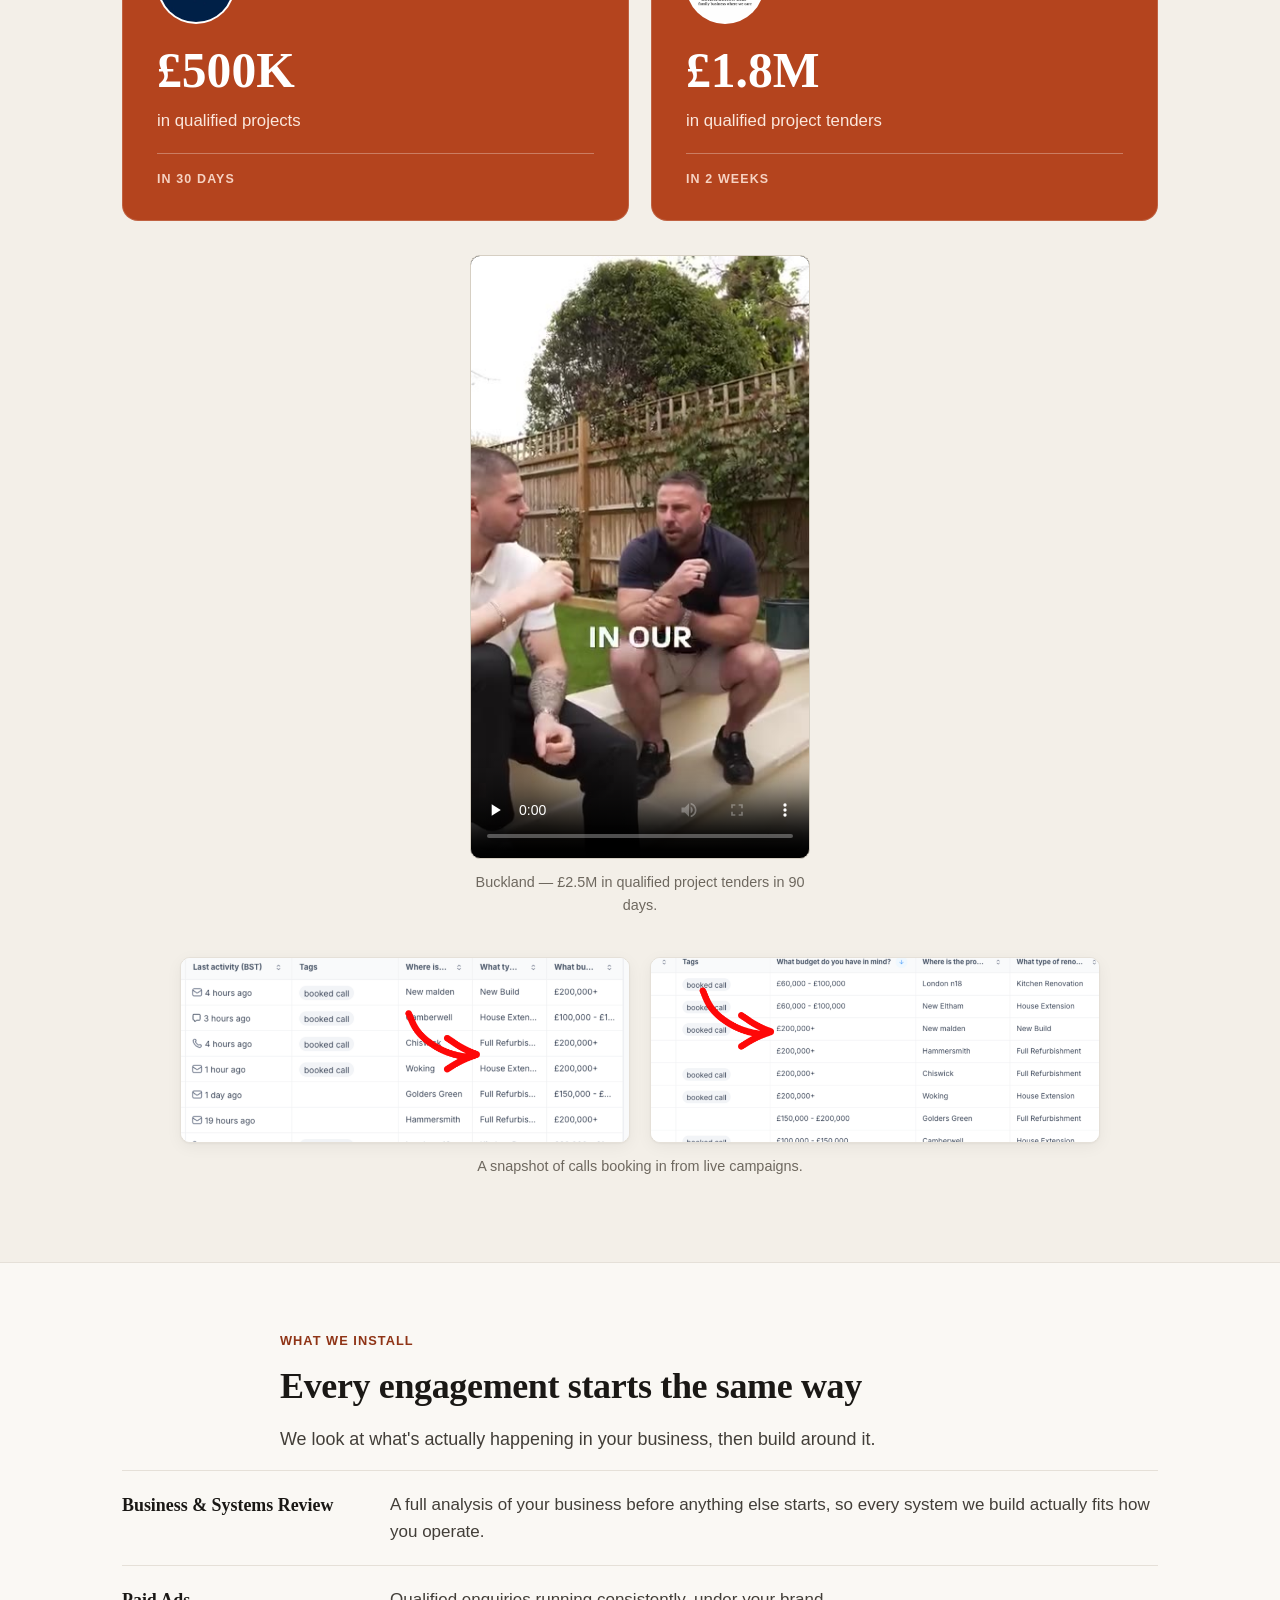
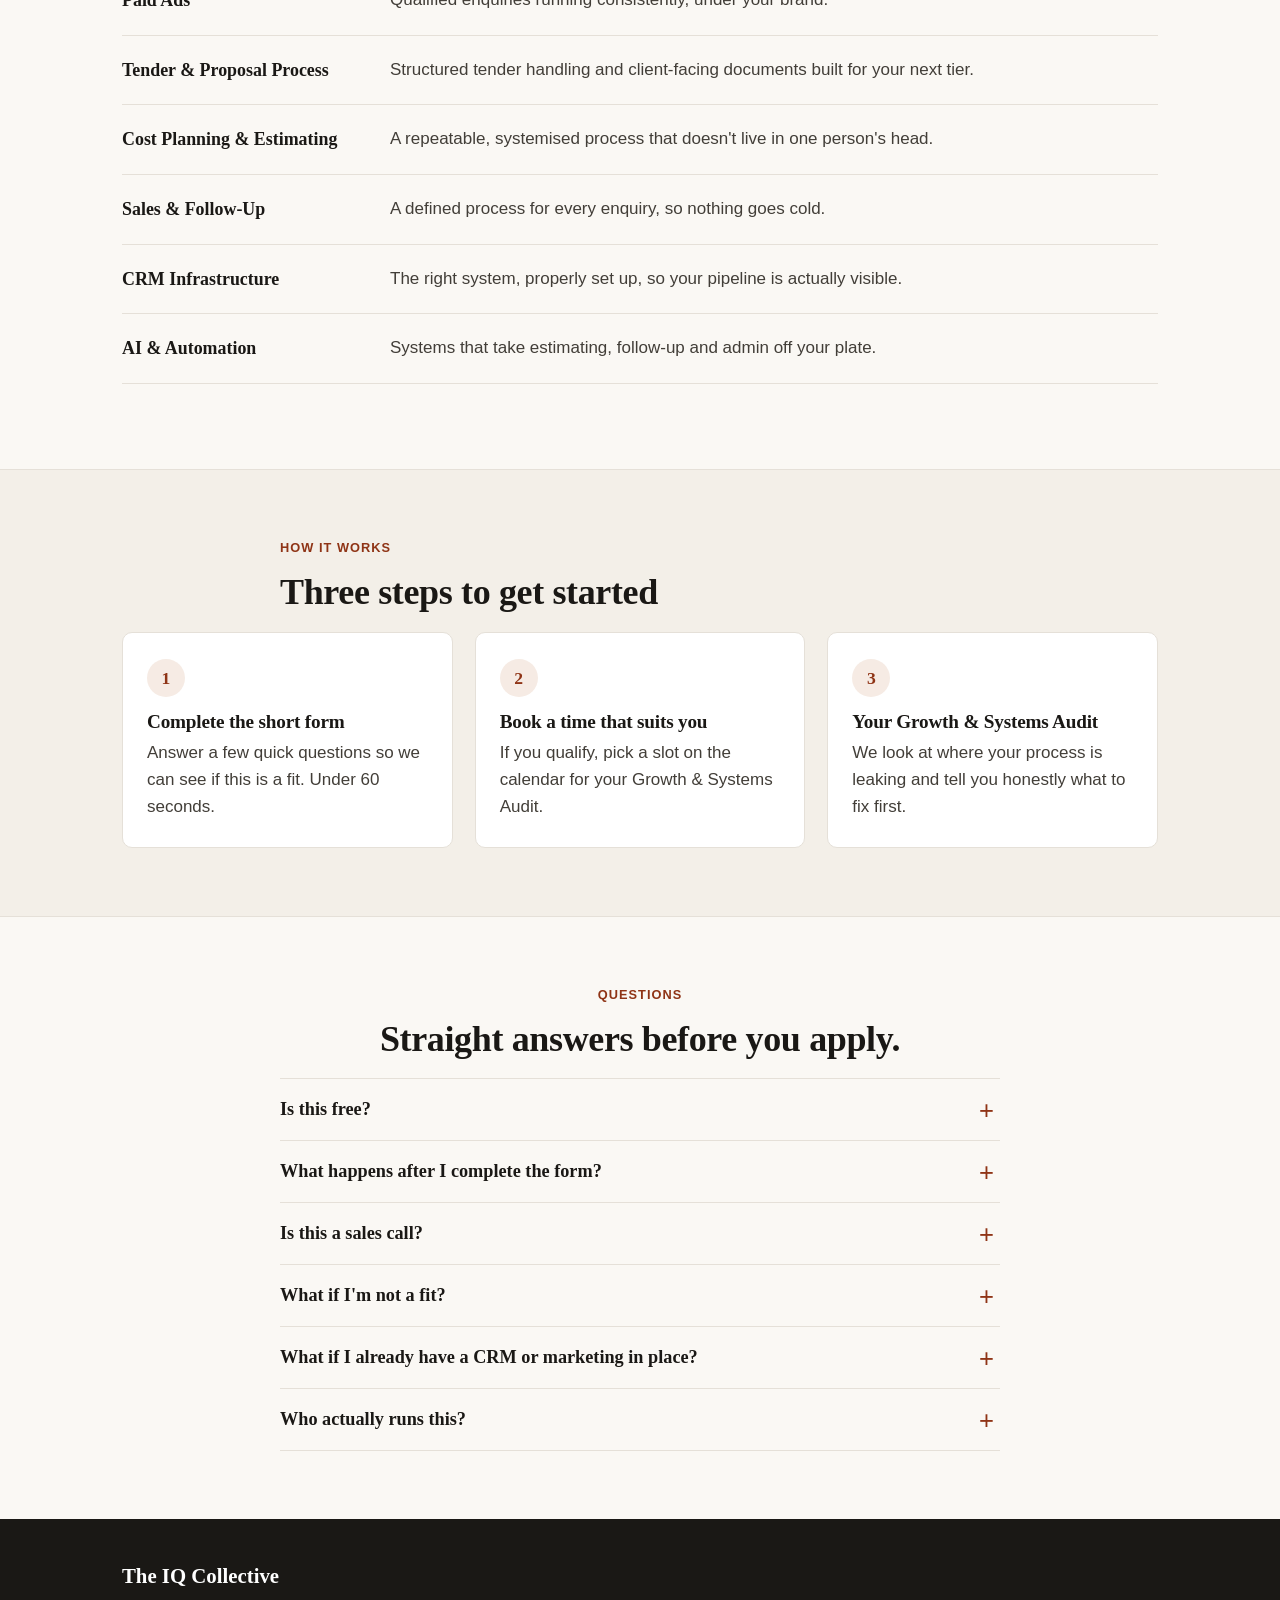
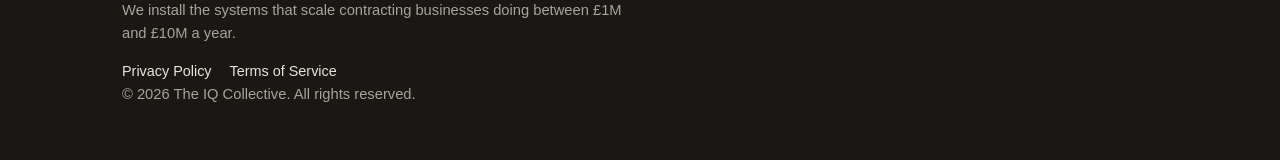
==== commit 14f8709e: "Change CTA buttons to "Book Your Consultation" Updates both the hero CTA and the sticky mobile CTA s" ====
--- a/index.html
+++ b/index.html
@@ -40,7 +40,7 @@
         <h1>10 Qualified Tenders in 30 Days. Full Drawings, Plans &amp; Budgets Over £100k.</h1>
         <p class="guarantee">If we don't perform, we keep working your campaign at no extra cost until we do.</p>
         <p class="sub">Built by an 8-year Preconstruction Manager, not an ads agency. We work with you 1-1 to generate exclusive high-value enquiries, consult on your precon process and tendering, then install the AI systems that tie it all together.</p>
-        <a class="btn btn--primary btn--lg hero-cta" href="#apply">See If You Qualify</a>
+        <a class="btn btn--primary btn--lg hero-cta" href="#apply">Book Your Consultation</a>
         <p class="friction">Free to check. Takes less than 60 seconds.</p>
       </div>
 
@@ -295,7 +295,7 @@
 
   <!-- Sticky mobile CTA (revealed after hero) -->
   <div class="sticky-cta" aria-hidden="true">
-    <a class="btn btn--primary" href="#apply">See If You Qualify</a>
+    <a class="btn btn--primary" href="#apply">Book Your Consultation</a>
   </div>
 
   <script src="script.js" defer></script>
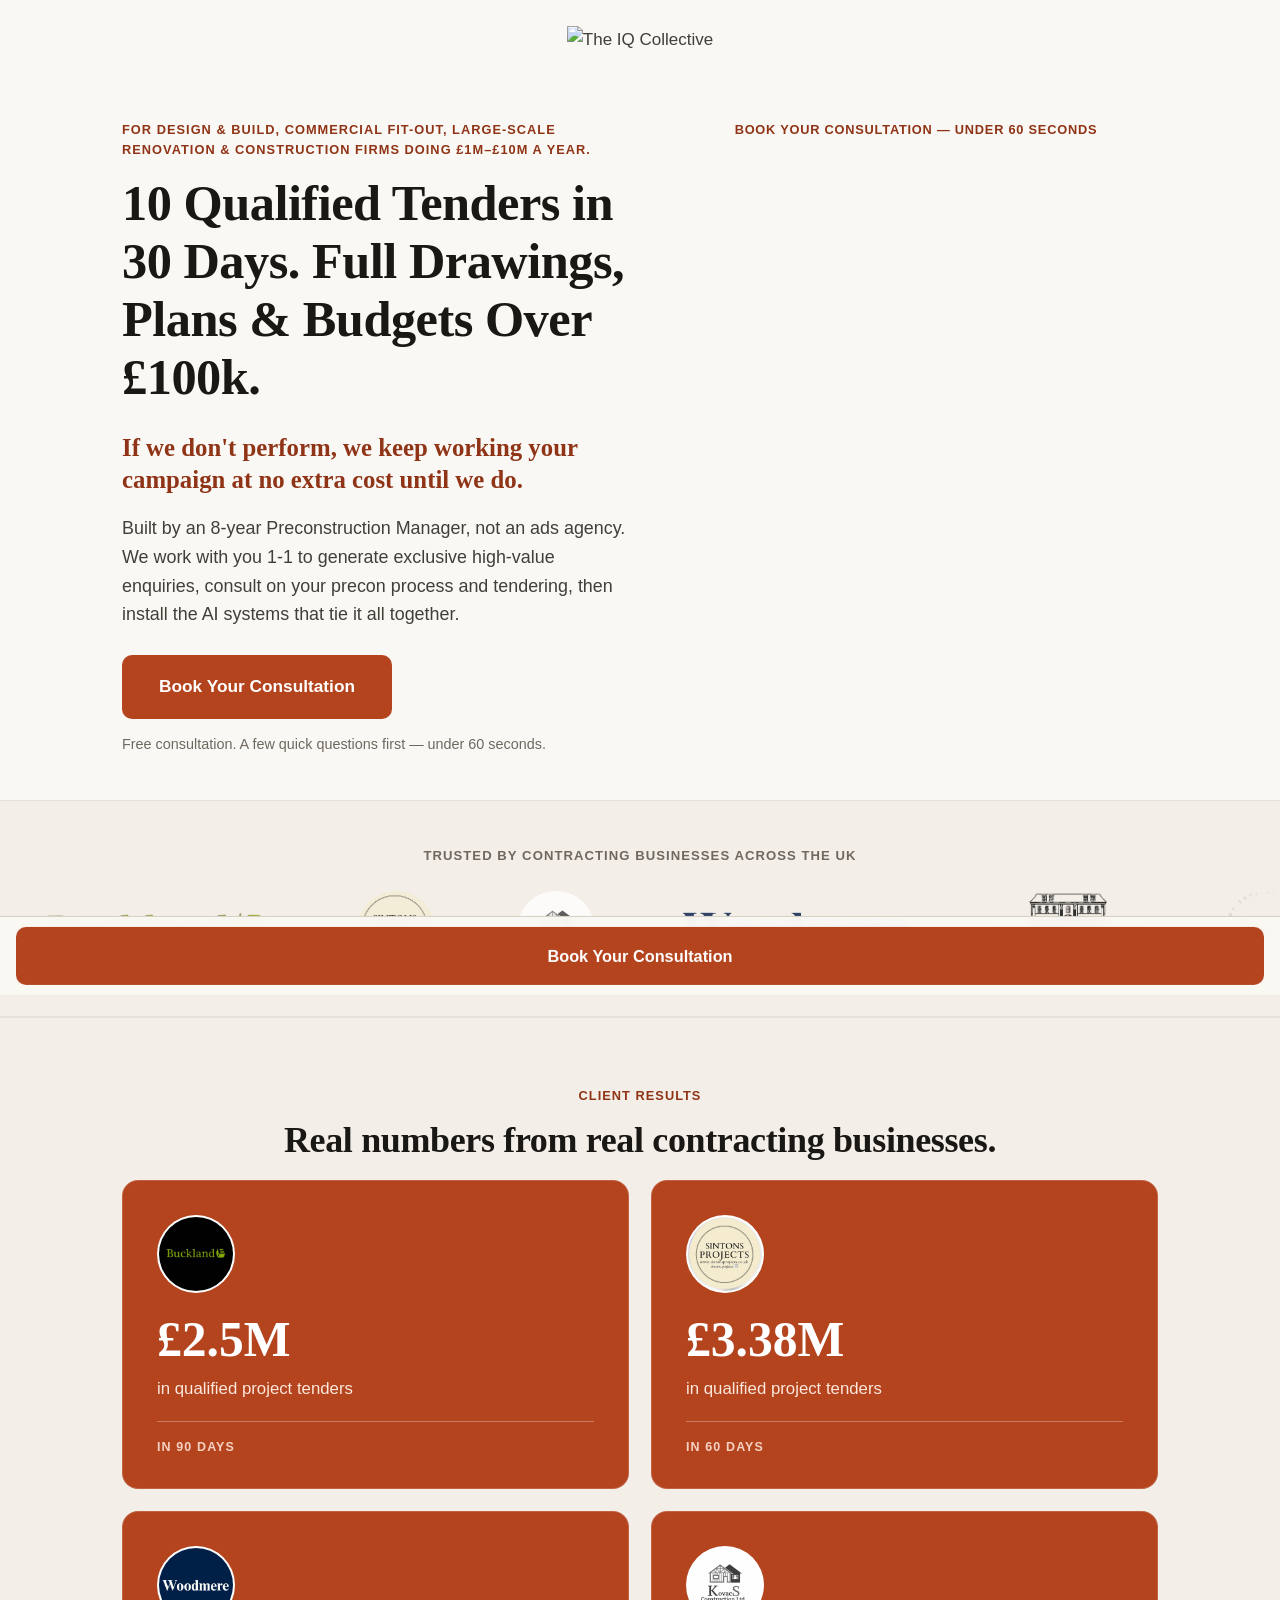
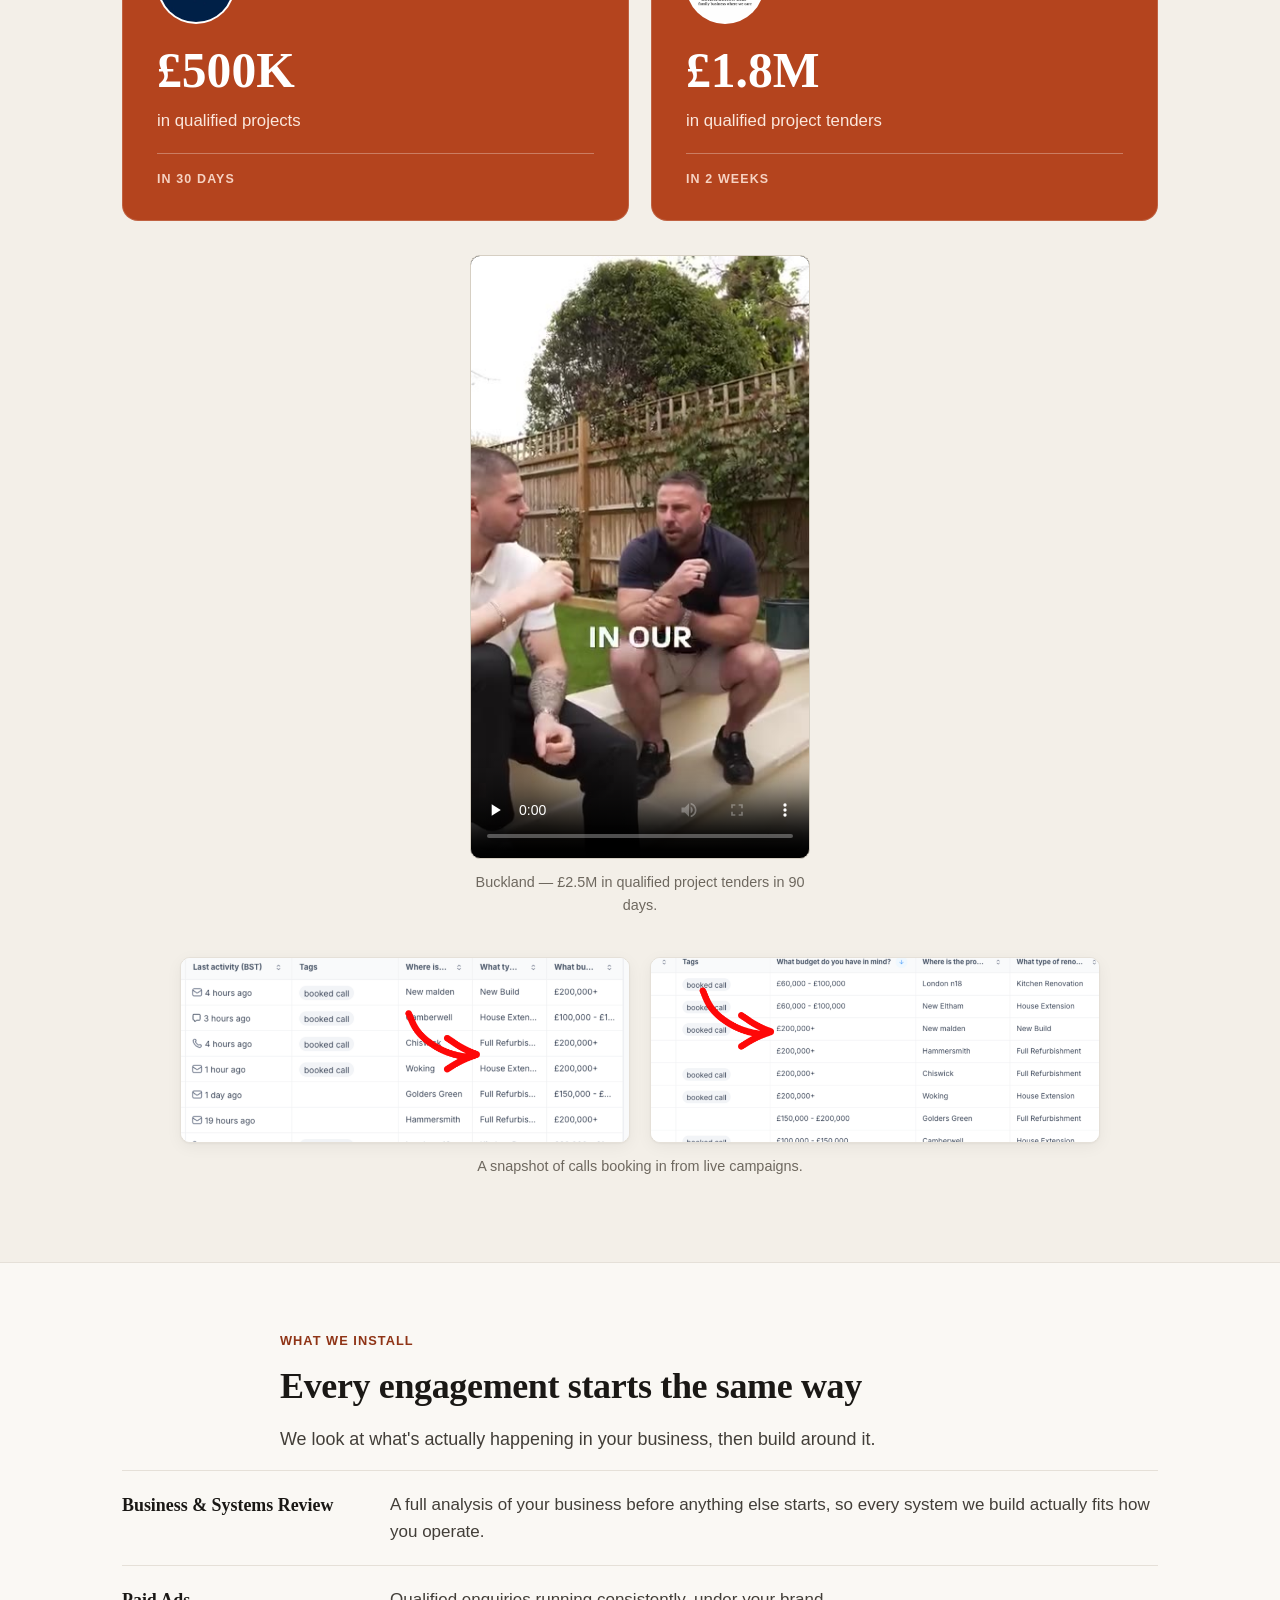
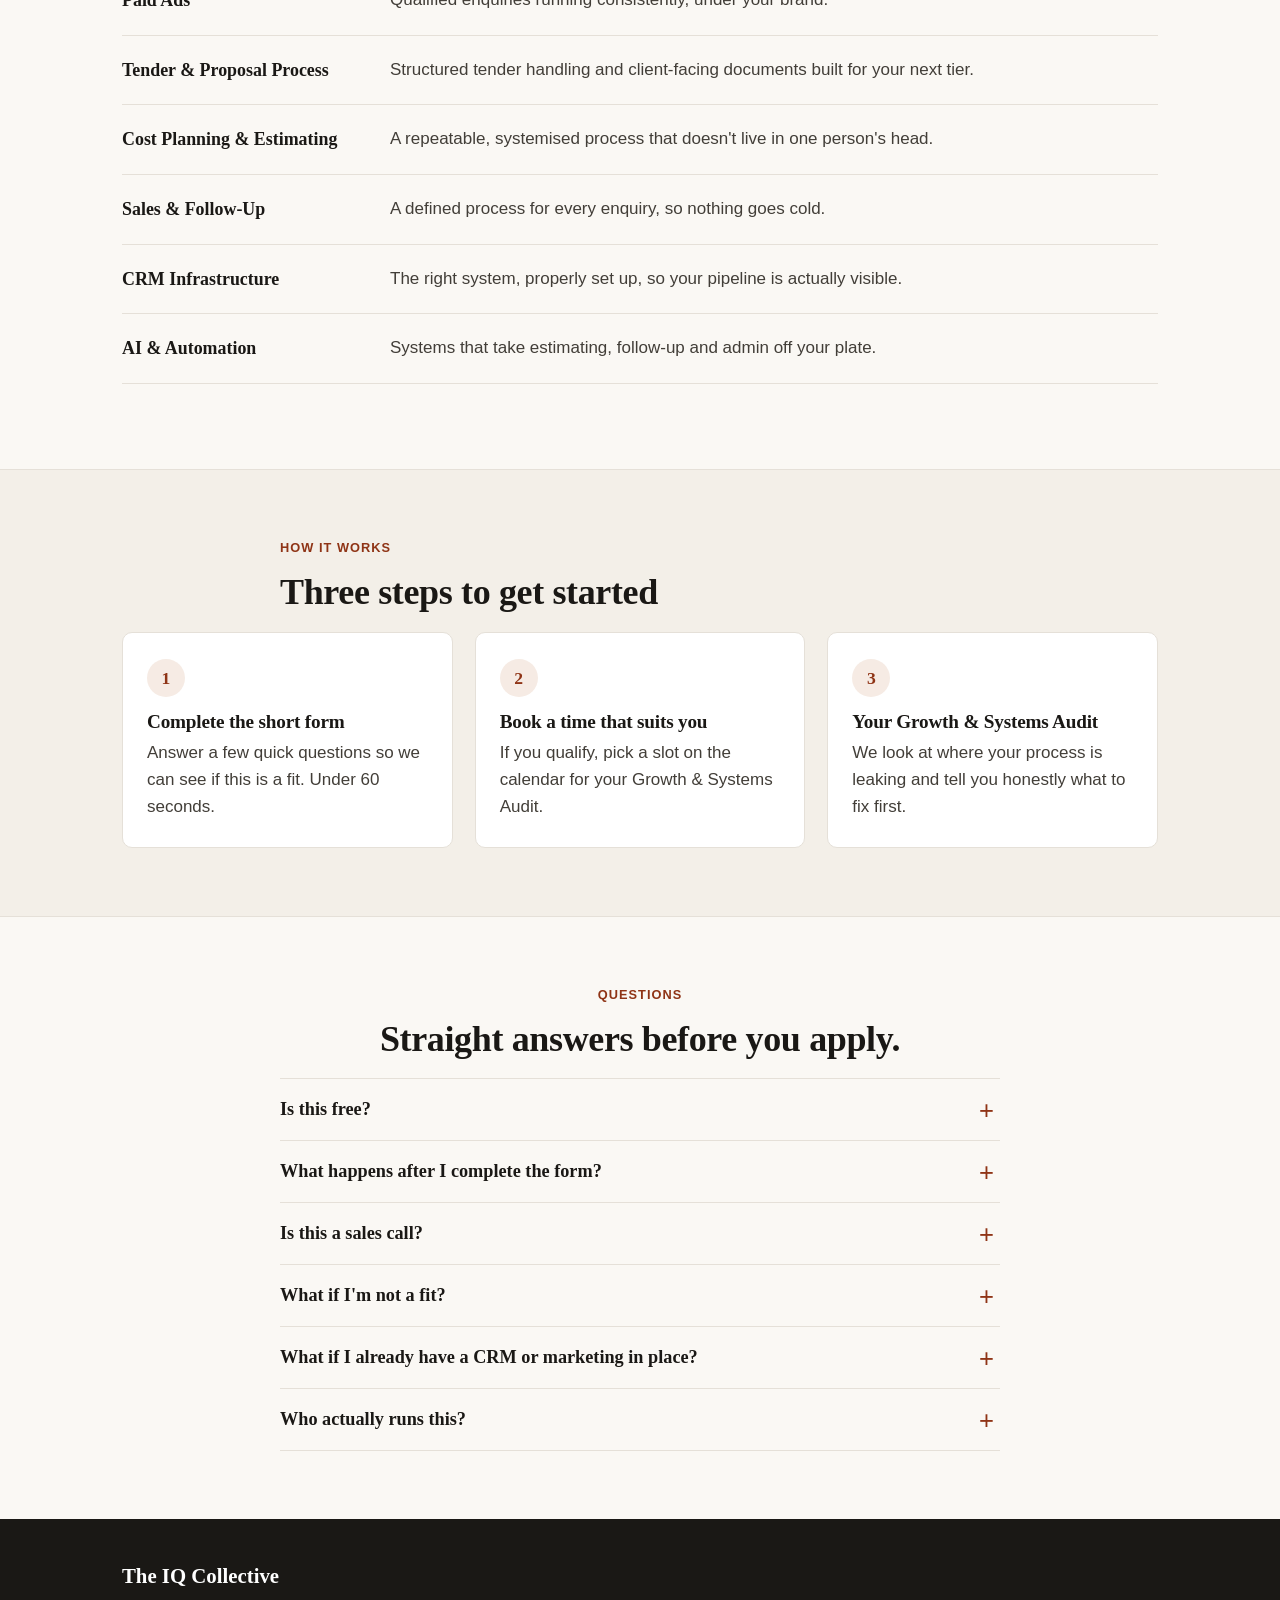
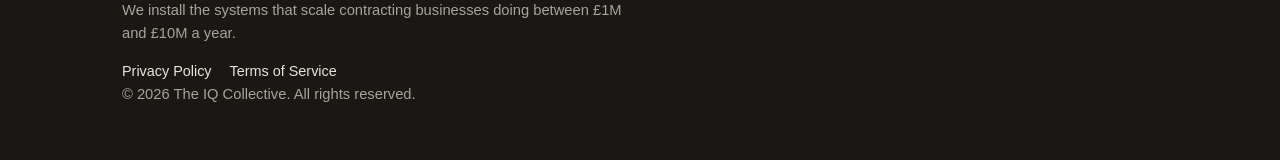
==== commit f2d77e59: "Align hero kicker and friction line with the booking CTA Both lines still framed the next step as a " ====
--- a/index.html
+++ b/index.html
@@ -41,11 +41,11 @@
         <p class="guarantee">If we don't perform, we keep working your campaign at no extra cost until we do.</p>
         <p class="sub">Built by an 8-year Preconstruction Manager, not an ads agency. We work with you 1-1 to generate exclusive high-value enquiries, consult on your precon process and tendering, then install the AI systems that tie it all together.</p>
         <a class="btn btn--primary btn--lg hero-cta" href="#apply">Book Your Consultation</a>
-        <p class="friction">Free to check. Takes less than 60 seconds.</p>
+        <p class="friction">Free consultation. A few quick questions first — under 60 seconds.</p>
       </div>
 
       <div class="hero-form" id="apply">
-        <p class="form-kicker">See if you qualify — under 60 seconds</p>
+        <p class="form-kicker">Book your consultation — under 60 seconds</p>
         <div class="form-embed">
           <!-- Set this form/survey redirect to booking.html (qualified) or unqualified.html (not qualified) after submission, based on the revenue question. -->
           <!-- TYPEFORM LOGIC REQUIRED (do outside this codebase):
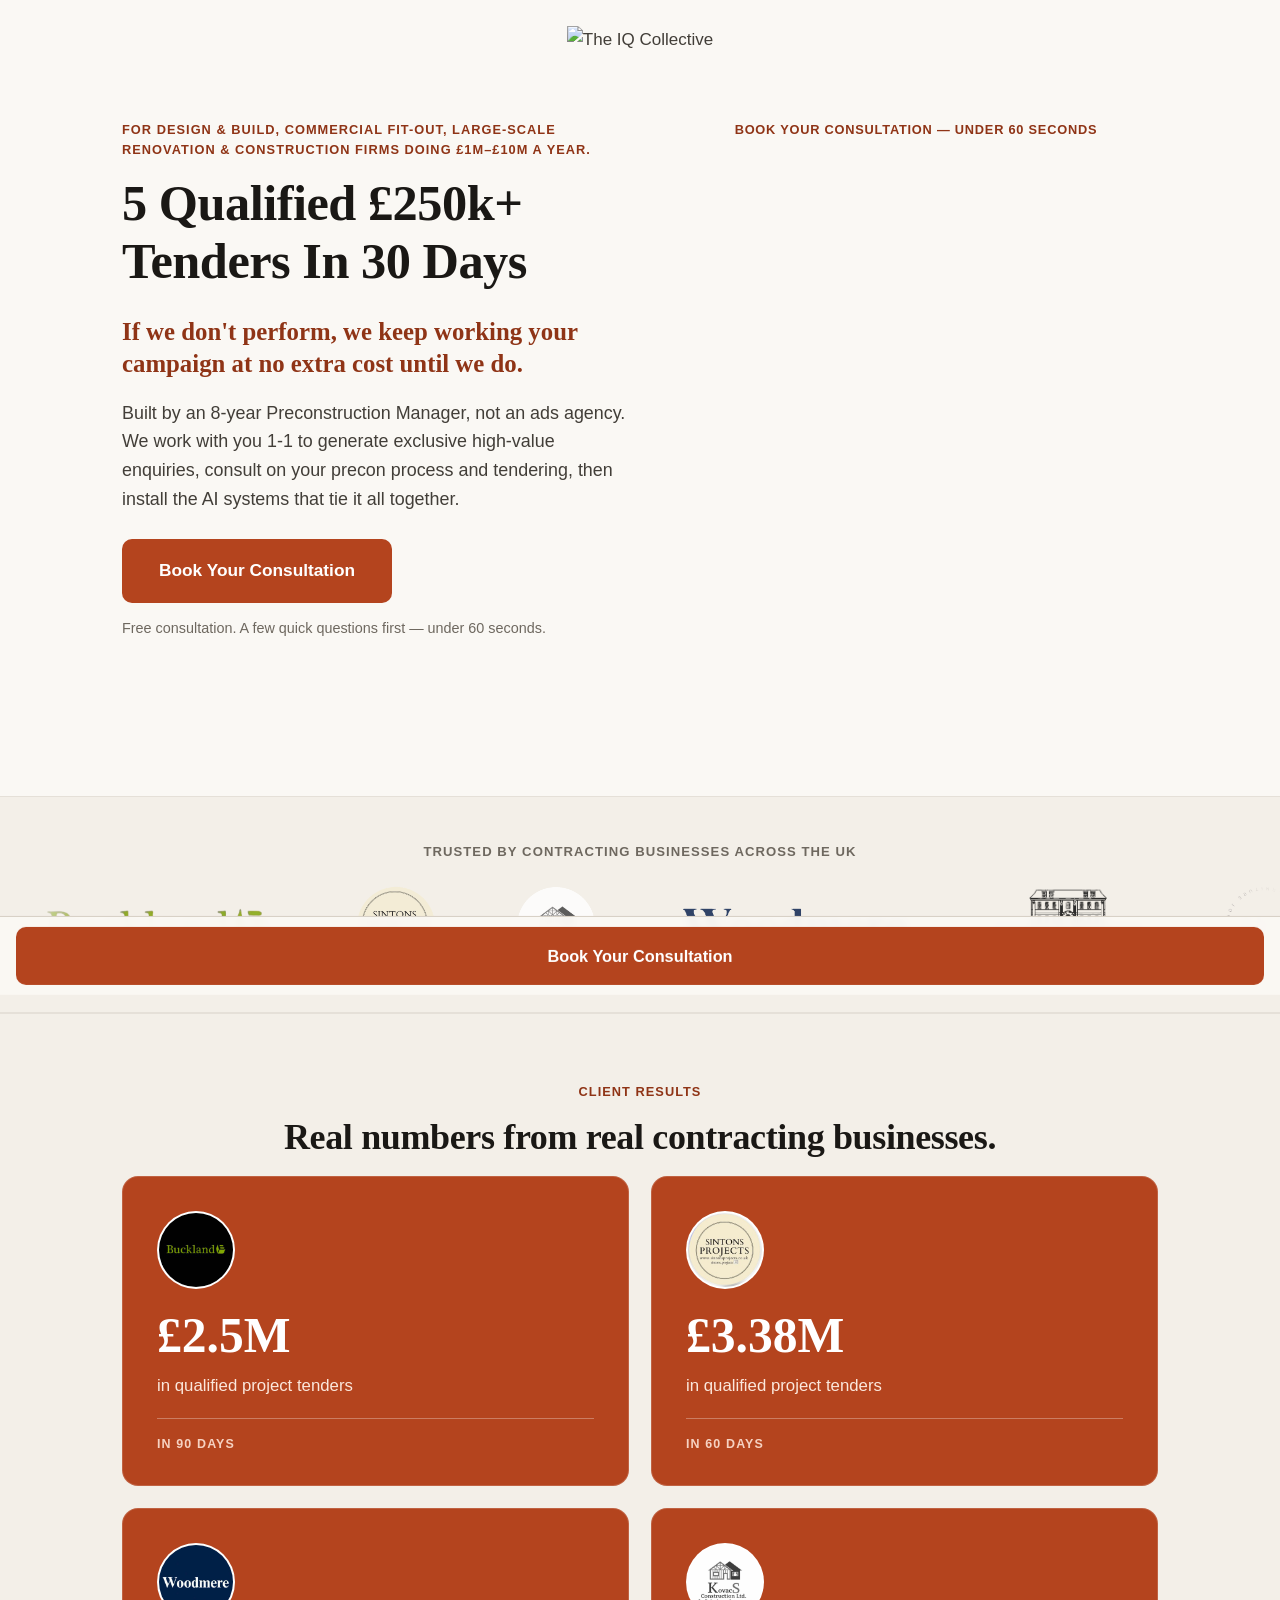
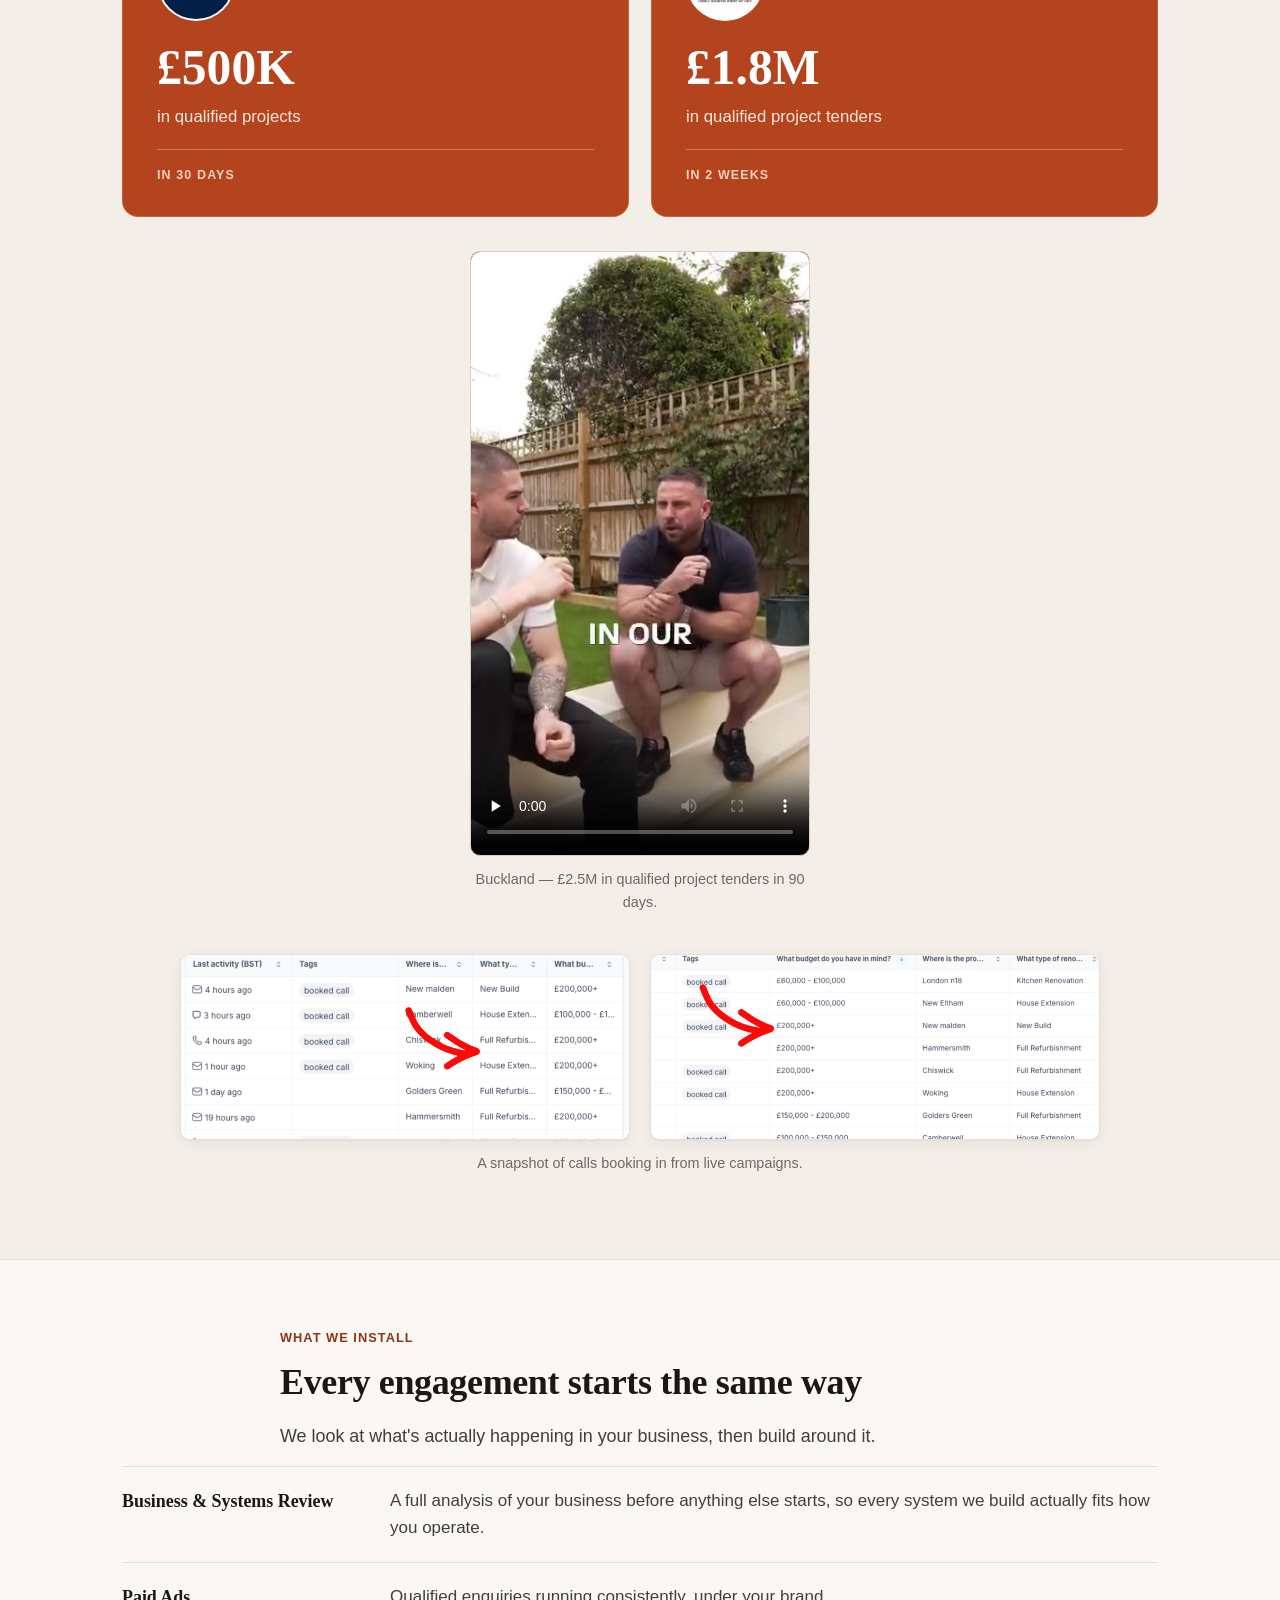
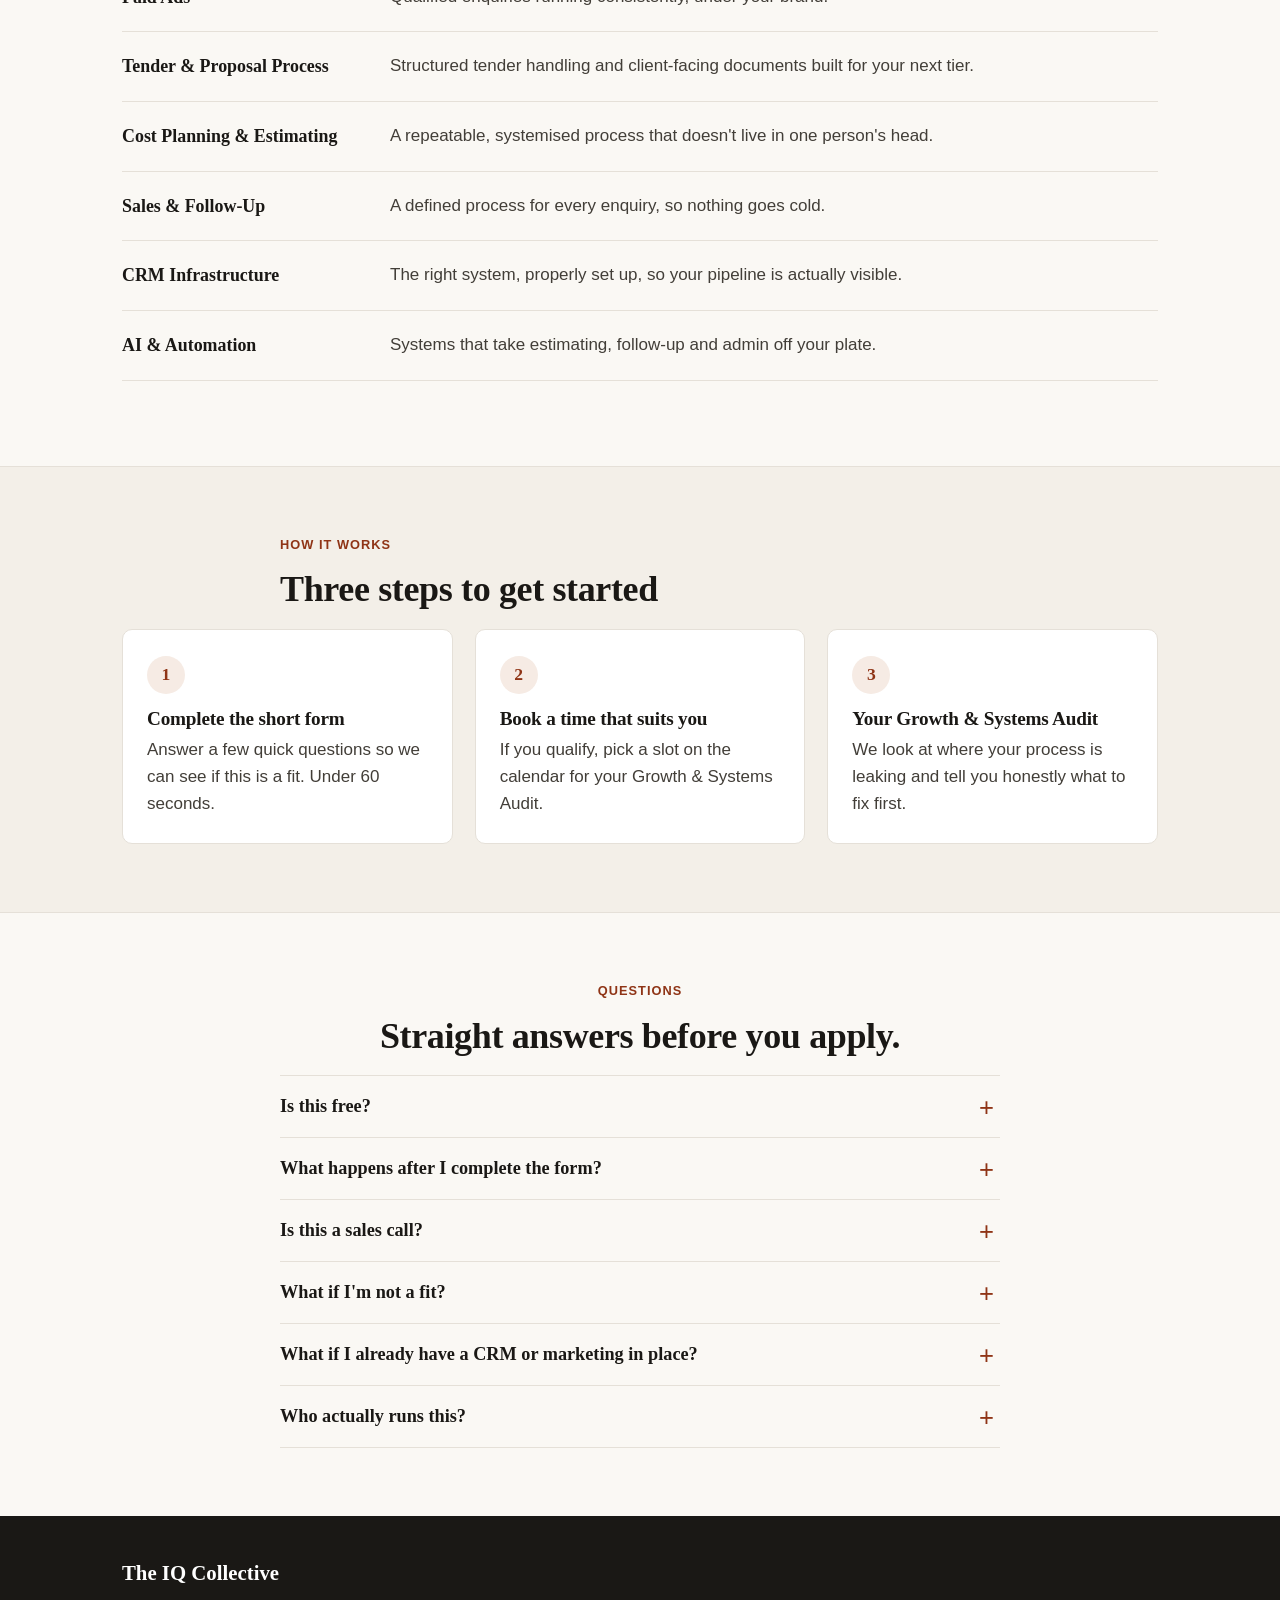
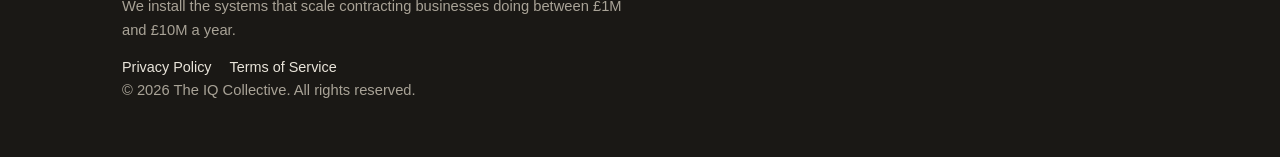
==== commit 186d9267: "Tighten hero H1 to 5 qualified £250k+ tenders in 30 days Replaces the two-sentence headline with a s" ====
--- a/index.html
+++ b/index.html
@@ -7,6 +7,21 @@
   <meta name="description" content="We install the systems that scale contracting businesses doing £1M–£10M a year. Built by an 8-year preconstruction manager, not an ads agency. See if you qualify for a Growth & Systems Audit." />
 
   <!-- TRACKING HEAD CODES GO HERE: Meta Pixel, GA4, GTM Head, TikTok, LinkedIn, etc. -->
+
+  <!-- Meta Pixel Code -->
+  <script>
+  !function(f,b,e,v,n,t,s)
+  {if(f.fbq)return;n=f.fbq=function(){n.callMethod?
+  n.callMethod.apply(n,arguments):n.queue.push(arguments)};
+  if(!f._fbq)f._fbq=n;n.push=n;n.loaded=!0;n.version='2.0';
+  n.queue=[];t=b.createElement(e);t.async=!0;
+  t.src=v;s=b.getElementsByTagName(e)[0];
+  s.parentNode.insertBefore(t,s)}(window, document,'script',
+  'https://connect.facebook.net/en_US/fbevents.js');
+  fbq('init', '1765814437922581');
+  fbq('track', 'PageView');
+  </script>
+  <!-- End Meta Pixel Code -->
 
   <!-- Microsoft Clarity -->
   <script type="text/javascript">
@@ -24,6 +39,12 @@
 <body>
   <!-- TRACKING BODY CODES GO HERE: GTM Body, noscript tags, etc. -->
 
+  <!-- Meta Pixel Code (noscript fallback) -->
+  <noscript><img height="1" width="1" style="display:none"
+  src="https://www.facebook.com/tr?id=1765814437922581&ev=PageView&noscript=1"
+  /></noscript>
+  <!-- End Meta Pixel Code (noscript fallback) -->
+
   <!-- ============================ HEADER (logo only, no nav) ============================ -->
   <div class="site-masthead">
     <!-- Logo referenced from the client CDN. To self-host: download this file to
@@ -37,7 +58,7 @@
     <div class="wrap hero-split">
       <div class="hero-copy">
         <p class="eyebrow">For Design &amp; Build, Commercial Fit-Out, Large-Scale Renovation &amp; Construction Firms doing £1M–£10M a Year.</p>
-        <h1>10 Qualified Tenders in 30 Days. Full Drawings, Plans &amp; Budgets Over £100k.</h1>
+        <h1>5 Qualified £250k+ Tenders In 30 Days</h1>
         <p class="guarantee">If we don't perform, we keep working your campaign at no extra cost until we do.</p>
         <p class="sub">Built by an 8-year Preconstruction Manager, not an ads agency. We work with you 1-1 to generate exclusive high-value enquiries, consult on your precon process and tendering, then install the AI systems that tie it all together.</p>
         <a class="btn btn--primary btn--lg hero-cta" href="#apply">Book Your Consultation</a>
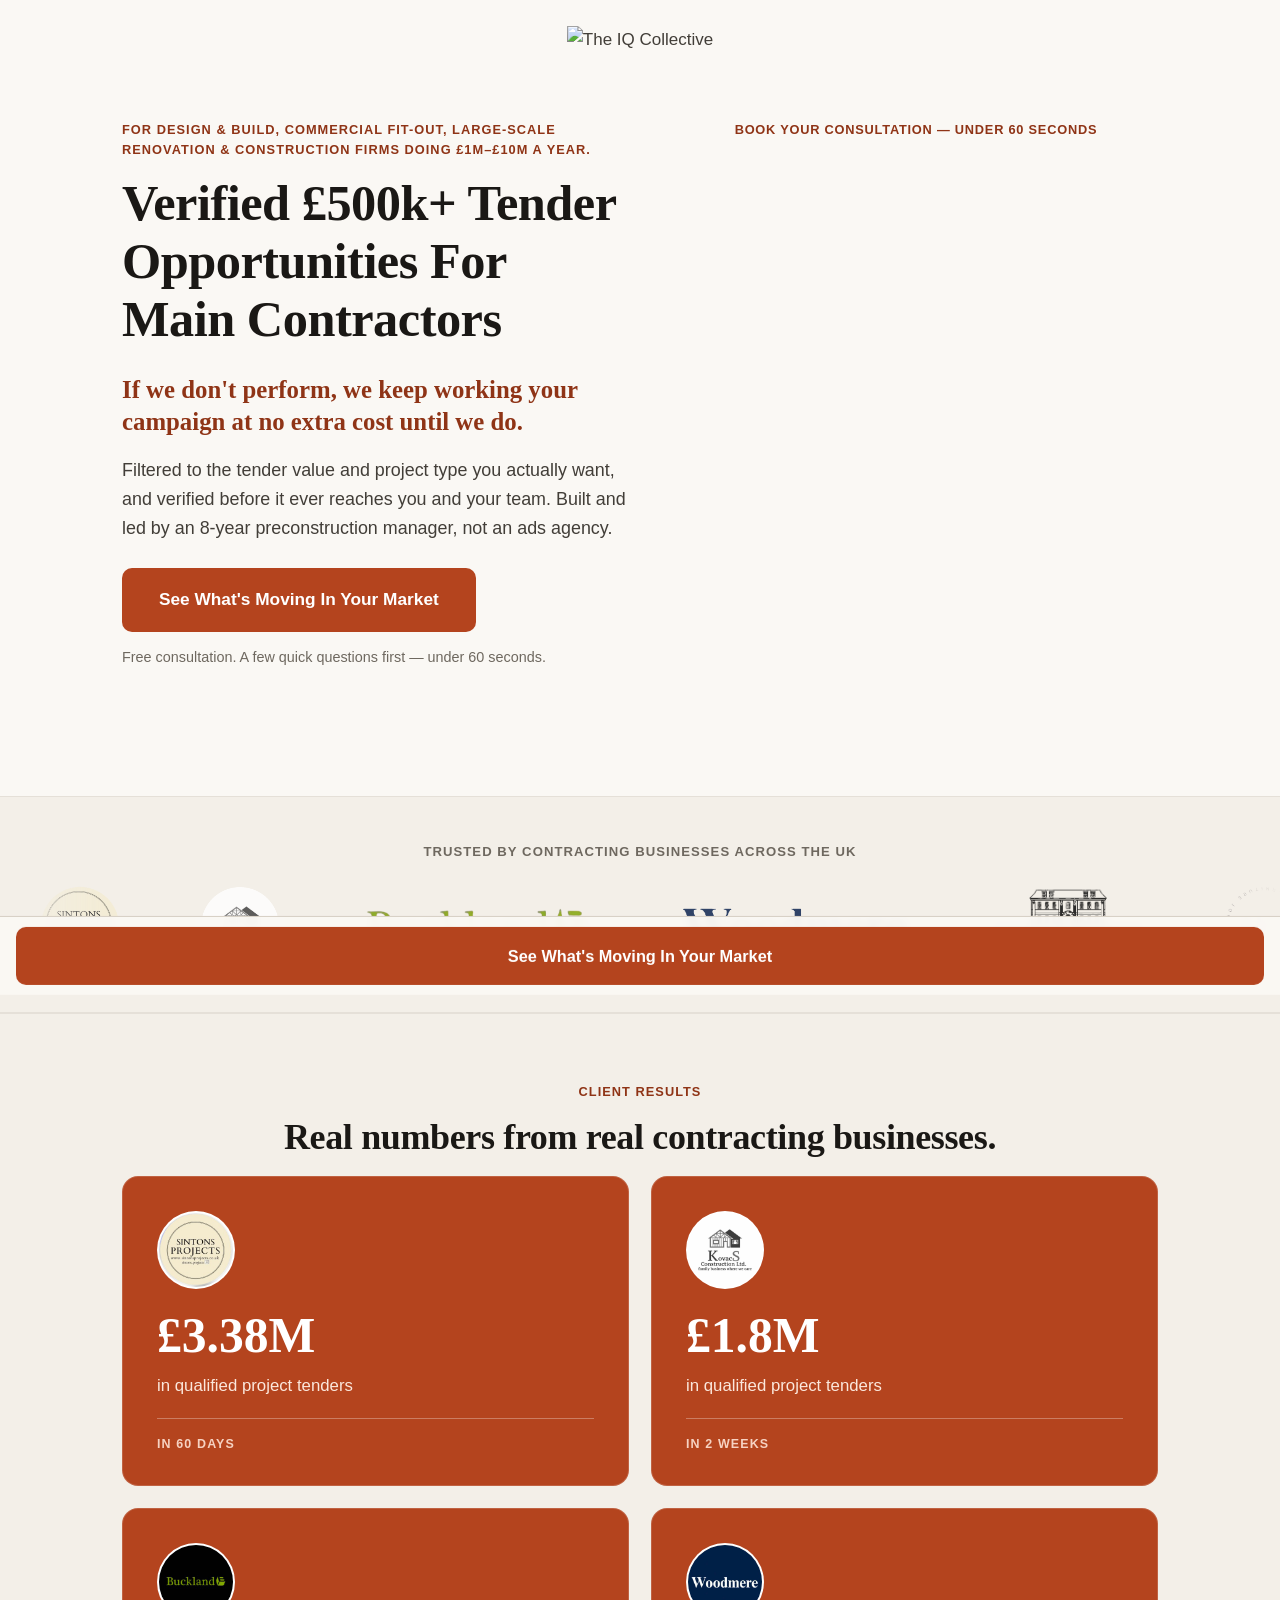
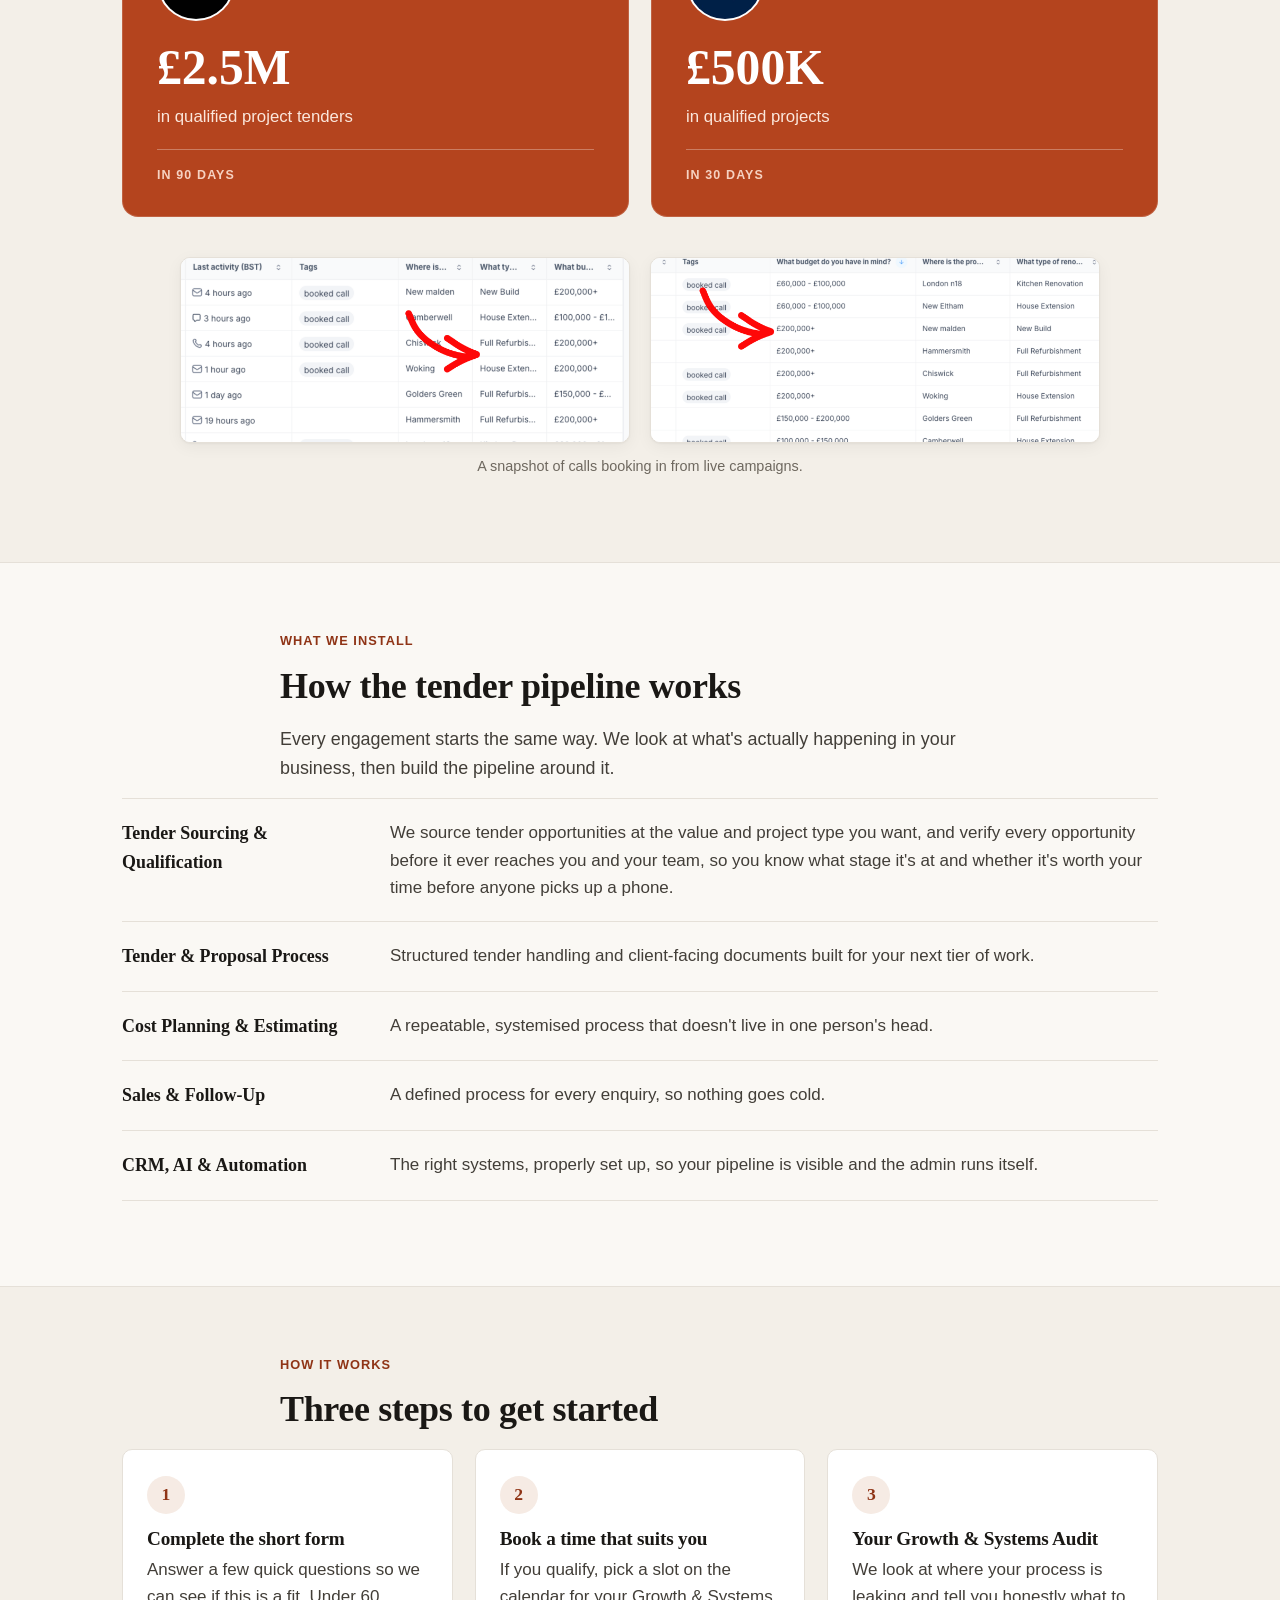
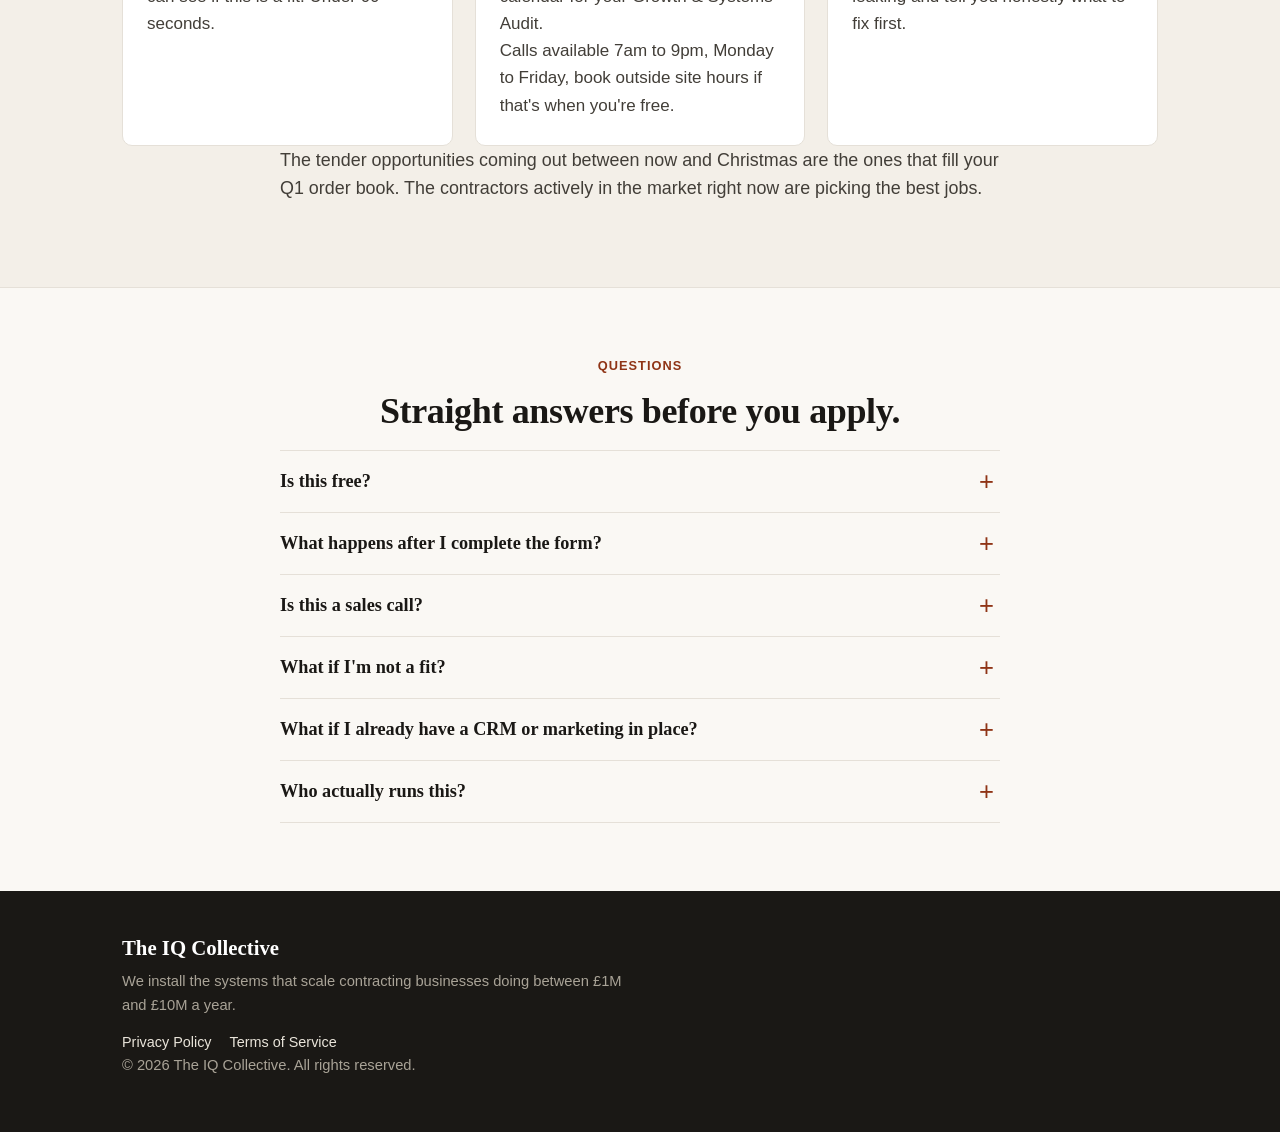
==== commit 2cd3fe01: "Align landing page copy with £500k+ tender offer messaging Co-Authored-By: Claude Opus 5 <noreply@an" ====
--- a/index.html
+++ b/index.html
@@ -3,8 +3,8 @@
 <head>
   <meta charset="UTF-8" />
   <meta name="viewport" content="width=device-width, initial-scale=1" />
-  <title>The IQ Collective — Systems That Scale Contracting Businesses (£1M–£10M)</title>
-  <meta name="description" content="We install the systems that scale contracting businesses doing £1M–£10M a year. Built by an 8-year preconstruction manager, not an ads agency. See if you qualify for a Growth & Systems Audit." />
+  <title>The IQ Collective, Verified £500k+ Tender Opportunities For Main Contractors</title>
+  <meta name="description" content="We put verified £500k+ tender opportunities directly in front of main contractors, filtered to the tender value and project type you actually want. Built by an 8-year preconstruction manager, not an ads agency. See if you qualify." />
 
   <!-- TRACKING HEAD CODES GO HERE: Meta Pixel, GA4, GTM Head, TikTok, LinkedIn, etc. -->
 
@@ -58,10 +58,10 @@
     <div class="wrap hero-split">
       <div class="hero-copy">
         <p class="eyebrow">For Design &amp; Build, Commercial Fit-Out, Large-Scale Renovation &amp; Construction Firms doing £1M–£10M a Year.</p>
-        <h1>5 Qualified £250k+ Tenders In 30 Days</h1>
+        <h1>Verified £500k+ Tender Opportunities For Main Contractors</h1>
         <p class="guarantee">If we don't perform, we keep working your campaign at no extra cost until we do.</p>
-        <p class="sub">Built by an 8-year Preconstruction Manager, not an ads agency. We work with you 1-1 to generate exclusive high-value enquiries, consult on your precon process and tendering, then install the AI systems that tie it all together.</p>
-        <a class="btn btn--primary btn--lg hero-cta" href="#apply">Book Your Consultation</a>
+        <p class="sub">Filtered to the tender value and project type you actually want, and verified before it ever reaches you and your team. Built and led by an 8-year preconstruction manager, not an ads agency.</p>
+        <a class="btn btn--primary btn--lg hero-cta" href="#apply">See What's Moving In Your Market</a>
         <p class="friction">Free consultation. A few quick questions first — under 60 seconds.</p>
       </div>
 
@@ -96,18 +96,18 @@
            so the strip never looks broken. -->
       <div class="marquee-track">
         <!-- Set 1 (visible) -->
-        <span class="logo"><img src="assets/logos/buckland.png" alt="Buckland" loading="eager" onerror="this.classList.add('is-missing')"><span class="logo-fallback">Buckland</span></span>
         <span class="logo"><img src="assets/logos/sintons.png" alt="Sintons Projects" loading="eager" onerror="this.classList.add('is-missing')"><span class="logo-fallback">Sintons Projects</span></span>
         <span class="logo"><img src="assets/logos/kovacs.png" alt="Kovacs Construction" loading="eager" onerror="this.classList.add('is-missing')"><span class="logo-fallback">Kovacs Construction</span></span>
+        <span class="logo"><img src="assets/logos/buckland.png" alt="Buckland" loading="eager" onerror="this.classList.add('is-missing')"><span class="logo-fallback">Buckland</span></span>
         <span class="logo"><img src="assets/logos/woodmere.png" alt="Woodmere" loading="eager" onerror="this.classList.add('is-missing')"><span class="logo-fallback">Woodmere</span></span>
         <span class="logo"><img src="assets/logos/manor-homes.png" alt="Manor Homes London Limited" loading="eager" onerror="this.classList.add('is-missing')"><span class="logo-fallback">Manor Homes</span></span>
         <span class="logo"><img src="assets/logos/lvx.png" alt="LVX" loading="eager" onerror="this.classList.add('is-missing')"><span class="logo-fallback">LVX</span></span>
         <span class="logo"><img src="assets/logos/polarbuild.png" alt="Polarbuild" loading="eager" onerror="this.classList.add('is-missing')"><span class="logo-fallback">Polarbuild</span></span>
         <span class="logo"><img src="assets/logos/7-star.png" alt="7 Star Construction" loading="eager" onerror="this.classList.add('is-missing')"><span class="logo-fallback">7 Star Construction</span></span>
         <!-- Set 2 (duplicate for seamless loop, hidden from AT) -->
-        <span class="logo" aria-hidden="true"><img src="assets/logos/buckland.png" alt="" loading="eager" onerror="this.classList.add('is-missing')"><span class="logo-fallback">Buckland</span></span>
         <span class="logo" aria-hidden="true"><img src="assets/logos/sintons.png" alt="" loading="eager" onerror="this.classList.add('is-missing')"><span class="logo-fallback">Sintons Projects</span></span>
         <span class="logo" aria-hidden="true"><img src="assets/logos/kovacs.png" alt="" loading="eager" onerror="this.classList.add('is-missing')"><span class="logo-fallback">Kovacs Construction</span></span>
+        <span class="logo" aria-hidden="true"><img src="assets/logos/buckland.png" alt="" loading="eager" onerror="this.classList.add('is-missing')"><span class="logo-fallback">Buckland</span></span>
         <span class="logo" aria-hidden="true"><img src="assets/logos/woodmere.png" alt="" loading="eager" onerror="this.classList.add('is-missing')"><span class="logo-fallback">Woodmere</span></span>
         <span class="logo" aria-hidden="true"><img src="assets/logos/manor-homes.png" alt="" loading="eager" onerror="this.classList.add('is-missing')"><span class="logo-fallback">Manor Homes</span></span>
         <span class="logo" aria-hidden="true"><img src="assets/logos/lvx.png" alt="" loading="eager" onerror="this.classList.add('is-missing')"><span class="logo-fallback">LVX</span></span>
@@ -126,6 +126,18 @@
       </div>
 
       <div class="results-grid">
+        <article class="result-card">
+          <img class="result-badge" src="assets/results/sintons.jpg" alt="Sintons Projects" width="240" height="240" loading="lazy" />
+          <div class="result-figure">£3.38M</div>
+          <p class="result-desc">in qualified project tenders</p>
+          <p class="result-time">in 60 days</p>
+        </article>
+        <article class="result-card">
+          <img class="result-badge" src="assets/results/kovacs.jpg" alt="Kovacs Construction" width="240" height="240" loading="lazy" />
+          <div class="result-figure">£1.8M</div>
+          <p class="result-desc">in qualified project tenders</p>
+          <p class="result-time">in 2 weeks</p>
+        </article>
         <article class="result-card">
           <img class="result-badge" src="assets/results/buckland.jpg" alt="Buckland" width="240" height="240" loading="lazy" />
           <div class="result-figure">£2.5M</div>
@@ -133,41 +145,11 @@
           <p class="result-time">in 90 days</p>
         </article>
         <article class="result-card">
-          <img class="result-badge" src="assets/results/sintons.jpg" alt="Sintons Projects" width="240" height="240" loading="lazy" />
-          <div class="result-figure">£3.38M</div>
-          <p class="result-desc">in qualified project tenders</p>
-          <p class="result-time">in 60 days</p>
-        </article>
-        <article class="result-card">
           <img class="result-badge" src="assets/results/woodmere.jpg" alt="Woodmere" width="240" height="240" loading="lazy" />
           <div class="result-figure">£500K</div>
           <p class="result-desc">in qualified projects</p>
           <p class="result-time">in 30 days</p>
         </article>
-        <article class="result-card">
-          <img class="result-badge" src="assets/results/kovacs.jpg" alt="Kovacs Construction" width="240" height="240" loading="lazy" />
-          <div class="result-figure">£1.8M</div>
-          <p class="result-desc">in qualified project tenders</p>
-          <p class="result-time">in 2 weeks</p>
-        </article>
-      </div>
-
-      <div class="proof-video">
-        <div class="video-frame">
-          <!-- Buckland testimonial (Testimonial - v2.mp4, 2.9MB).
-               Drop the compressed file into /assets and set the src below, or replace
-               with a hosted embed (YouTube/Vimeo). Kept lazy + poster to avoid layout shift. -->
-          <video
-            controls
-            preload="none"
-            playsinline
-            poster="assets/buckland-testimonial-poster.jpg"
-            aria-label="Buckland client testimonial video">
-            <source src="assets/testimonial-v2.mp4" type="video/mp4" />
-            Your browser does not support embedded video. The Buckland testimonial is available on request.
-          </video>
-        </div>
-        <p class="video-caption">Buckland — £2.5M in qualified project tenders in 90 days.</p>
       </div>
 
       <!-- CRM proof screenshots. Upload the two images to assets/results/ named
@@ -190,21 +172,17 @@
     <div class="wrap">
       <div class="narrow">
         <p class="eyebrow">What we install</p>
-        <h2>Every engagement starts the same way</h2>
-        <p class="lead">We look at what's actually happening in your business, then build around it.</p>
+        <h2>How the tender pipeline works</h2>
+        <p class="lead">Every engagement starts the same way. We look at what's actually happening in your business, then build the pipeline around it.</p>
       </div>
       <dl class="install-list">
         <div class="install-item">
-          <dt>Business &amp; Systems Review</dt>
-          <dd>A full analysis of your business before anything else starts, so every system we build actually fits how you operate.</dd>
-        </div>
-        <div class="install-item">
-          <dt>Paid Ads</dt>
-          <dd>Qualified enquiries running consistently, under your brand.</dd>
+          <dt>Tender Sourcing &amp; Qualification</dt>
+          <dd>We source tender opportunities at the value and project type you want, and verify every opportunity before it ever reaches you and your team, so you know what stage it's at and whether it's worth your time before anyone picks up a phone.</dd>
         </div>
         <div class="install-item">
           <dt>Tender &amp; Proposal Process</dt>
-          <dd>Structured tender handling and client-facing documents built for your next tier.</dd>
+          <dd>Structured tender handling and client-facing documents built for your next tier of work.</dd>
         </div>
         <div class="install-item">
           <dt>Cost Planning &amp; Estimating</dt>
@@ -215,12 +193,8 @@
           <dd>A defined process for every enquiry, so nothing goes cold.</dd>
         </div>
         <div class="install-item">
-          <dt>CRM Infrastructure</dt>
-          <dd>The right system, properly set up, so your pipeline is actually visible.</dd>
-        </div>
-        <div class="install-item">
-          <dt>AI &amp; Automation</dt>
-          <dd>Systems that take estimating, follow-up and admin off your plate.</dd>
+          <dt>CRM, AI &amp; Automation</dt>
+          <dd>The right systems, properly set up, so your pipeline is visible and the admin runs itself.</dd>
         </div>
       </dl>
     </div>
@@ -243,6 +217,7 @@
           <span class="num">2</span>
           <h3>Book a time that suits you</h3>
           <p>If you qualify, pick a slot on the calendar for your Growth &amp; Systems Audit.</p>
+          <p>Calls available 7am to 9pm, Monday to Friday, book outside site hours if that's when you're free.</p>
         </div>
         <div class="step">
           <span class="num">3</span>
@@ -250,6 +225,10 @@
           <p>We look at where your process is leaking and tell you honestly what to fix first.</p>
         </div>
       </div>
+
+      <div class="narrow">
+        <p class="lead">The tender opportunities coming out between now and Christmas are the ones that fill your Q1 order book. The contractors actively in the market right now are picking the best jobs.</p>
+      </div>
     </div>
   </section>
 
@@ -282,7 +261,7 @@
         <div class="faq-item">
           <button class="faq-q" type="button">What if I'm not a fit?</button>
           <div class="faq-a"><div class="faq-a-inner">
-            Then we'll say so, plainly. This is built for a specific type of contracting business between £1M and £10M. If that's not you yet, we're not the right partner, and we won't pretend otherwise.
+            Then we'll say so, plainly. This is built for main contractors winning work at £500k+ tender values. If that's not you yet, we're not the right partner, and we won't pretend otherwise.
           </div></div>
         </div>
         <div class="faq-item">
@@ -316,7 +295,7 @@
 
   <!-- Sticky mobile CTA (revealed after hero) -->
   <div class="sticky-cta" aria-hidden="true">
-    <a class="btn btn--primary" href="#apply">Book Your Consultation</a>
+    <a class="btn btn--primary" href="#apply">See What's Moving In Your Market</a>
   </div>
 
   <script src="script.js" defer></script>
--- a/styles.css
+++ b/styles.css
@@ -131,11 +131,30 @@
   margin: 0 0 12px; text-align: center;
 }
 @media (max-width: 900px) {
-  .hero-split { grid-template-columns: 1fr; gap: 30px; }
-  .hero-copy { text-align: center; }
-  .hero-copy .sub { margin-left: auto; margin-right: auto; }
-  .hero-copy .guarantee { margin-left: auto; margin-right: auto; }
-  .hero-cta { min-width: 260px; }
+  /* One column, with the hero's parts re-ordered so the form clears the fold:
+     lead copy -> form -> CTA -> the credential paragraph.
+     .hero-copy becomes display:contents so its children are grid items of
+     .hero-split and can be ordered around .hero-form, which is not their
+     sibling in the markup. That box no longer generates, so the centring it
+     provided moves up to .hero-split, and row spacing comes from each
+     element's own margin instead of one uniform grid gap. */
+  .hero-split {
+    grid-template-columns: 1fr;
+    row-gap: 0;
+    text-align: center;
+  }
+  /* Still inherits to its children even with no box of its own, so the
+     centring has to be re-declared here — .hero-copy sets text-align:left
+     at desktop width and would otherwise keep winning over .hero-split. */
+  .hero-copy { display: contents; text-align: center; }
+
+  .hero-copy .eyebrow   { order: 1; }
+  .hero-copy h1         { order: 2; }
+  .hero-copy .guarantee { order: 3; margin-left: auto; margin-right: auto; }
+  .hero-form            { order: 4; margin-top: 28px; }
+  .hero-cta             { order: 5; justify-self: center; min-width: 260px; margin-top: 22px; }
+  .friction             { order: 6; }
+  .hero-copy .sub       { order: 7; margin: 28px auto 0; }
 }
 
 /* trust strip under hero */
@@ -387,14 +406,6 @@
 .ty-help { max-width: 560px; margin: 16px auto 0; text-align: center; color: var(--muted); font-size: .92rem; }
 @media (max-width: 560px) { .confirm-btn { min-width: 0; width: 100%; } }
 
-/* thank-you video (Cloudflare Stream, responsive 16:9) */
-.ty-video { max-width: 640px; margin: 0 auto 34px; }
-.cf-stream {
-  position: relative; padding-top: 56.25%;
-  background: #000; border-radius: 12px; overflow: hidden;
-  border: 1px solid var(--line-strong);
-}
-.cf-stream iframe { position: absolute; inset: 0; width: 100%; height: 100%; border: 0; }
 
 /* thank-you steps */
 .ty-steps { max-width: 620px; margin: 36px auto 26px; display: grid; gap: 16px; }
@@ -412,6 +423,83 @@
 .ty-note { text-align: center; max-width: 560px; margin: 0 auto; }
 .ty-note .warn { color: var(--accent-dark); font-weight: 700; }
 .ty-note .help { color: var(--muted); font-size: .92rem; margin-top: 8px; }
+
+/* ---------- Video slots (thank-you research hub) ----------
+   One component for every video on the page. A slot holds a 16:9 box whatever
+   state it is in, so filling in a Stream UID never shifts the layout. */
+.vslot {
+  position: relative; padding-top: 56.25%;
+  background: #000; border-radius: var(--radius); overflow: hidden;
+  border: 1px solid var(--line-strong);
+}
+.vslot > * { position: absolute; inset: 0; width: 100%; height: 100%; }
+.vslot iframe { border: 0; }
+
+/* click-to-load facade: the Stream thumbnail plus a play button. The player
+   iframe is only created on click, so nine videos cost nine images, not nine
+   embedded players. */
+.vslot-play {
+  border: 0; padding: 0; cursor: pointer;
+  background-color: #17150f; background-position: center;
+  /* contain, not cover: the player letterboxes a video that is not 16:9, so a
+     cropped-to-fill thumbnail shows a tighter frame than the video itself. */
+  background-size: contain; background-repeat: no-repeat;
+  display: flex; align-items: center; justify-content: center;
+}
+.vslot-play-icon {
+  width: 66px; height: 66px; border-radius: 50%;
+  background: var(--accent); position: relative;
+  box-shadow: 0 6px 24px rgba(0,0,0,.35);
+  transition: transform .18s ease;
+}
+.vslot-play-icon::after {
+  content: ""; position: absolute; top: 50%; left: 54%;
+  transform: translate(-50%, -50%);
+  border-left: 19px solid #fff;
+  border-top: 12px solid transparent; border-bottom: 12px solid transparent;
+}
+.vslot-play:hover .vslot-play-icon { transform: scale(1.06); }
+.vslot-play:focus-visible { outline: 3px solid var(--accent-dark); outline-offset: 2px; }
+
+/* empty state - shown until a Stream UID is pasted into the slot */
+.vslot--empty { background: var(--surface-alt); border-style: dashed; }
+.vslot-ph { display: flex; align-items: center; justify-content: center; }
+.vslot-ph-mark {
+  font-family: var(--sans); font-size: .78rem; font-weight: 700;
+  letter-spacing: .09em; text-transform: uppercase; color: var(--muted);
+}
+
+/* the urgency video - first on the page, above the confirm-call video, and
+   given a heavier frame so it reads as the priority watch */
+.ty-urgency-lead { max-width: var(--maxw-narrow); margin: 0 auto 34px; }
+.vslot--feature { border: 2px solid var(--accent); }
+
+/* Anchored from nurture emails (/thank-you#investment), so keep the card clear
+   of the viewport edge when it is scrolled to. */
+.vcard[id], .ty-urgency[id] { scroll-margin-top: 28px; }
+
+/* breakout video grid */
+.vgrid {
+  display: grid; grid-template-columns: repeat(2, 1fr);
+  gap: 34px 26px; margin-top: 38px;
+}
+.vcard-title {
+  font-family: var(--serif); font-weight: 700; font-size: 1.05rem;
+  color: var(--ink); line-height: 1.32; margin: 16px 0 5px;
+}
+.vcard-desc { margin: 0; color: var(--muted); font-size: .93rem; }
+@media (max-width: 760px) { .vgrid { grid-template-columns: 1fr; gap: 30px; } }
+
+/* what to prep for the call */
+.prep-list {
+  max-width: 640px; margin: 28px auto 0; padding: 0;
+  list-style: none; display: grid; gap: 15px;
+}
+.prep-list li { position: relative; padding-left: 30px; color: var(--ink-soft); }
+.prep-list li::before {
+  content: ""; position: absolute; left: 5px; top: .62em;
+  width: 9px; height: 9px; border-radius: 50%; background: var(--accent);
+}
 
 /* legal pages */
 .legal { max-width: var(--maxw-narrow); margin: 0 auto; }
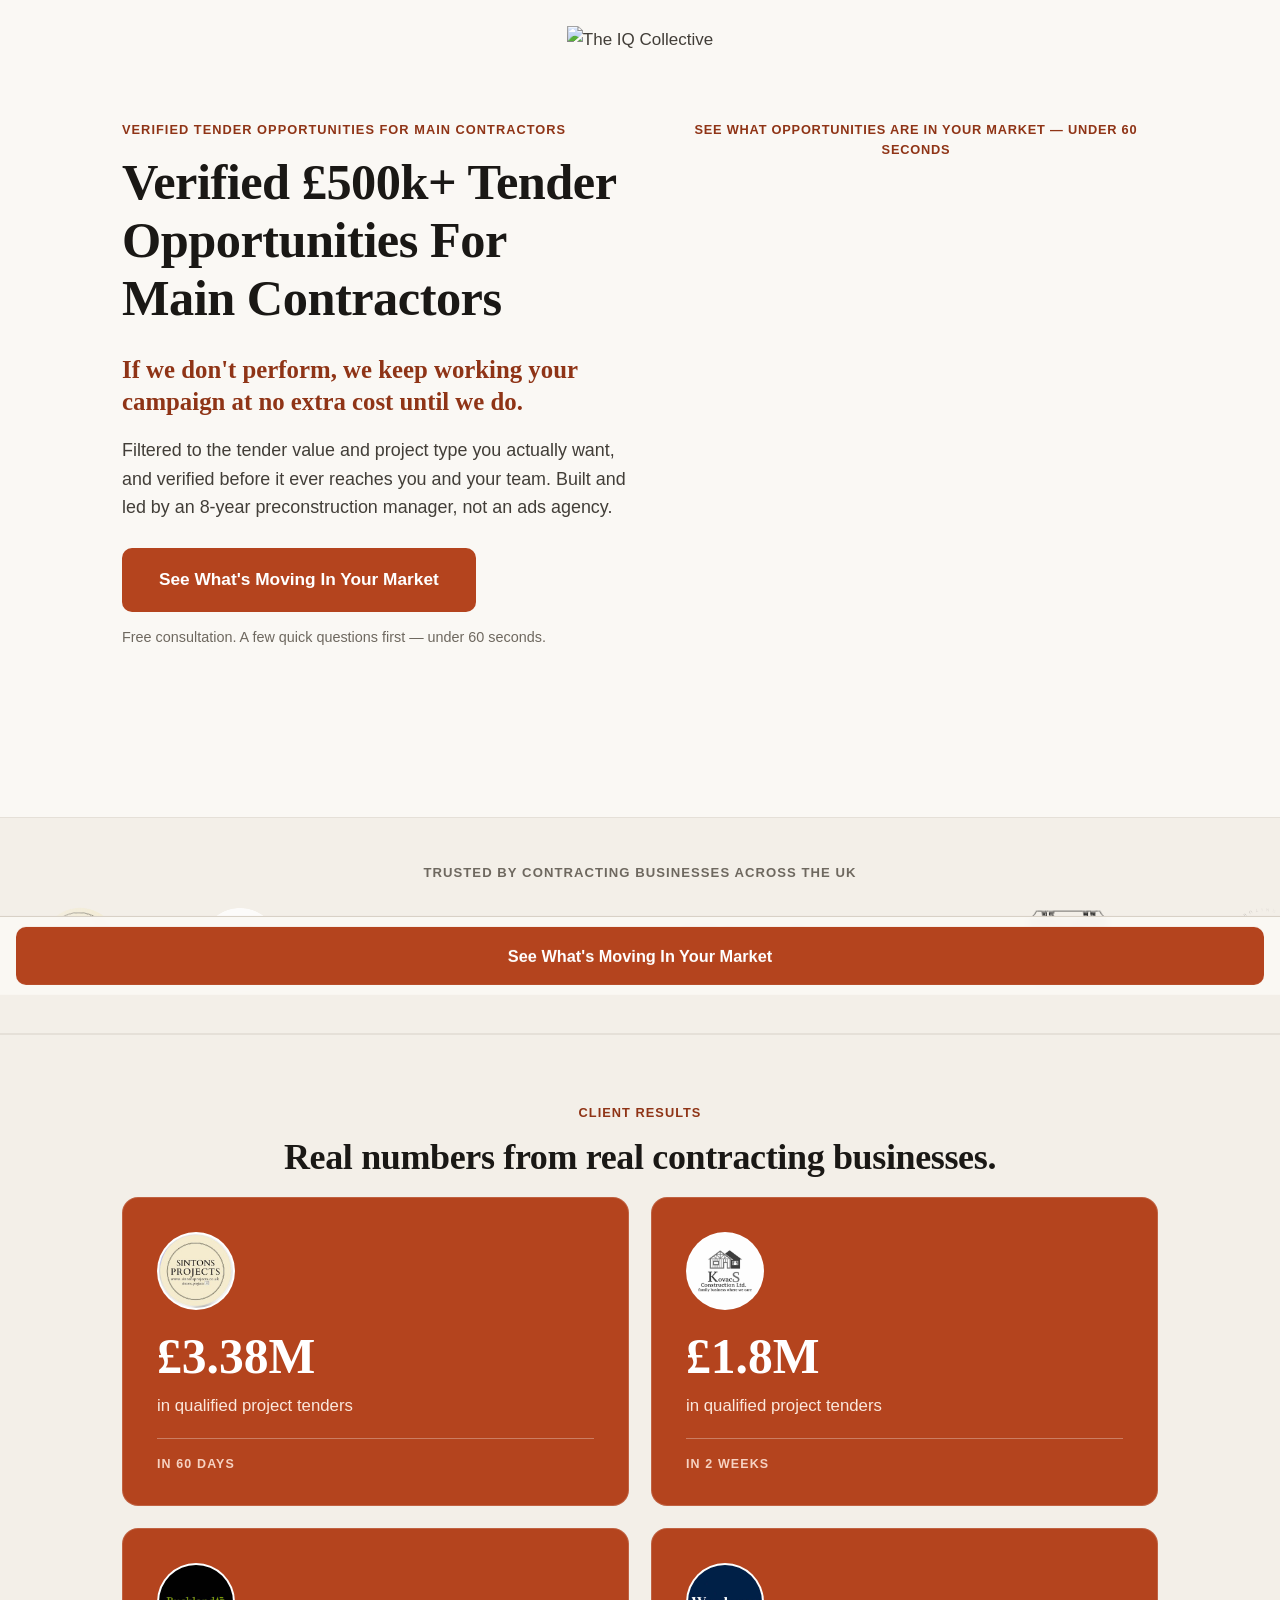
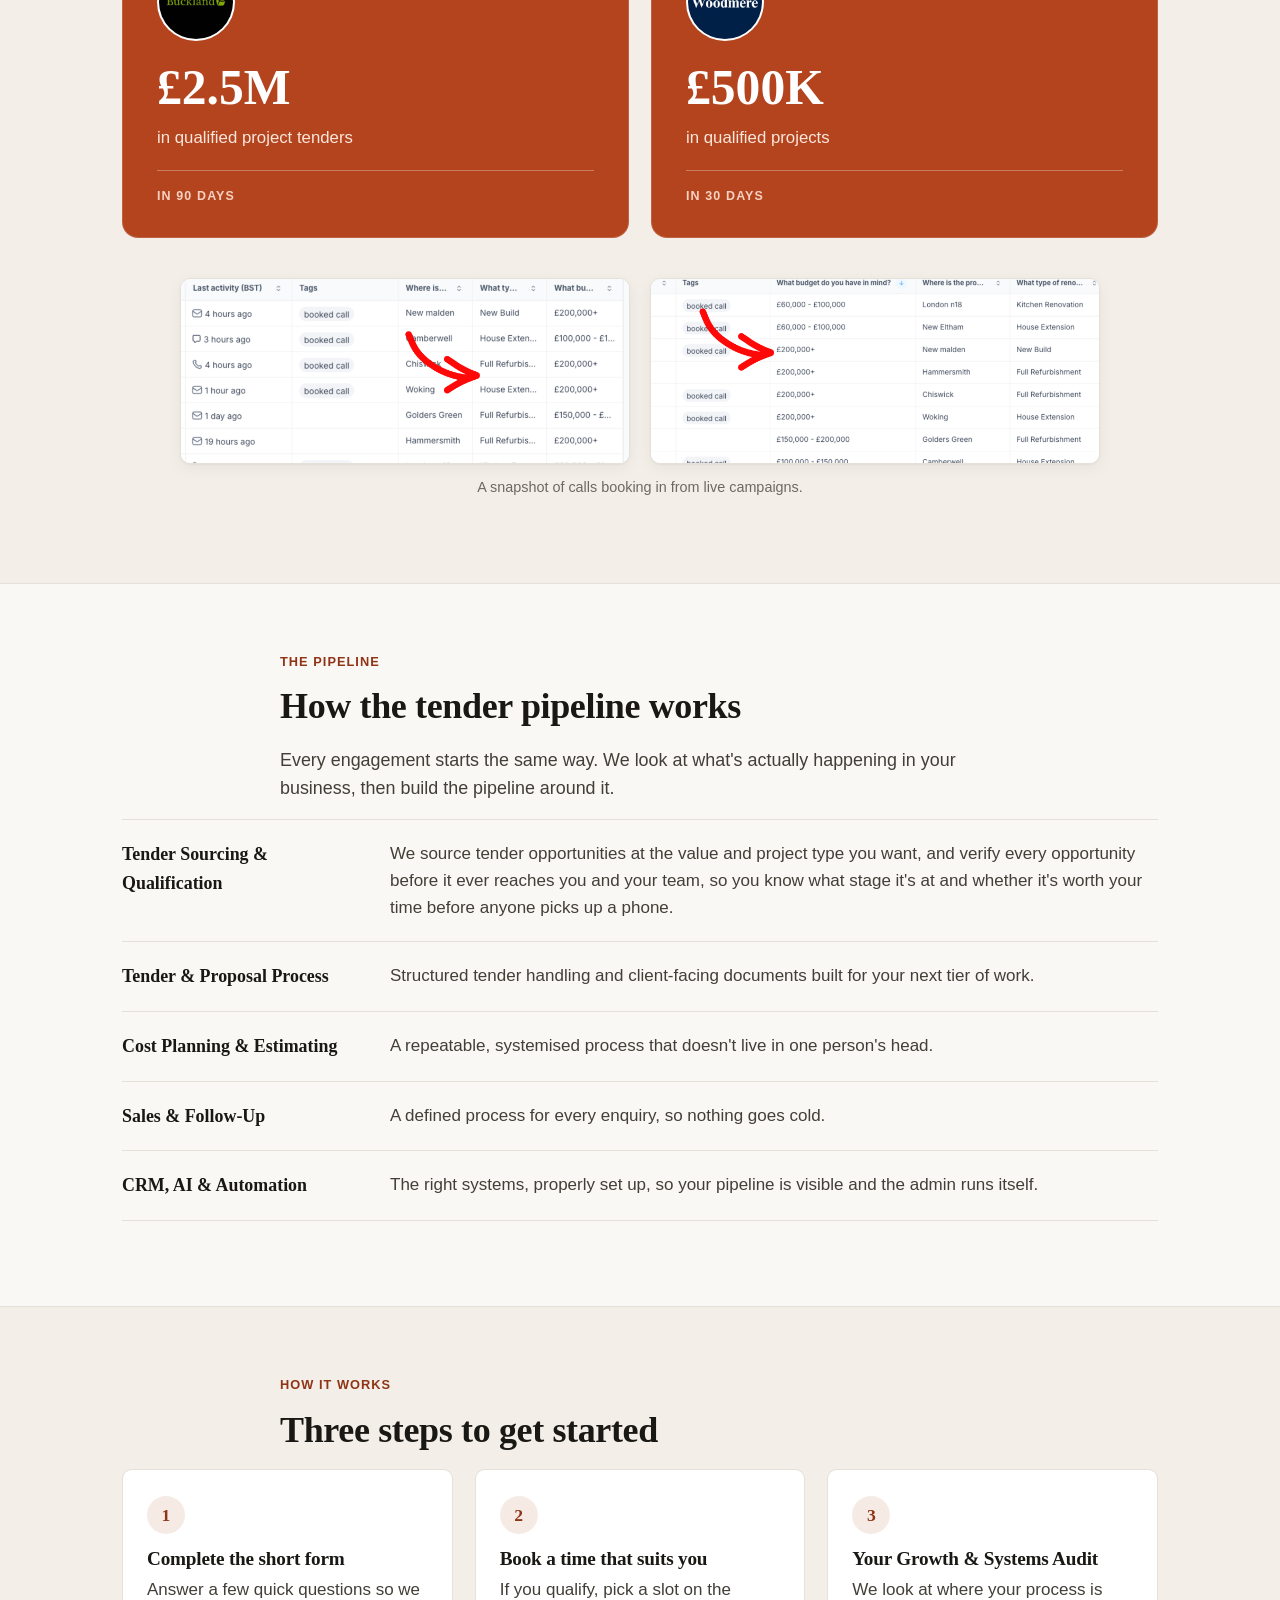
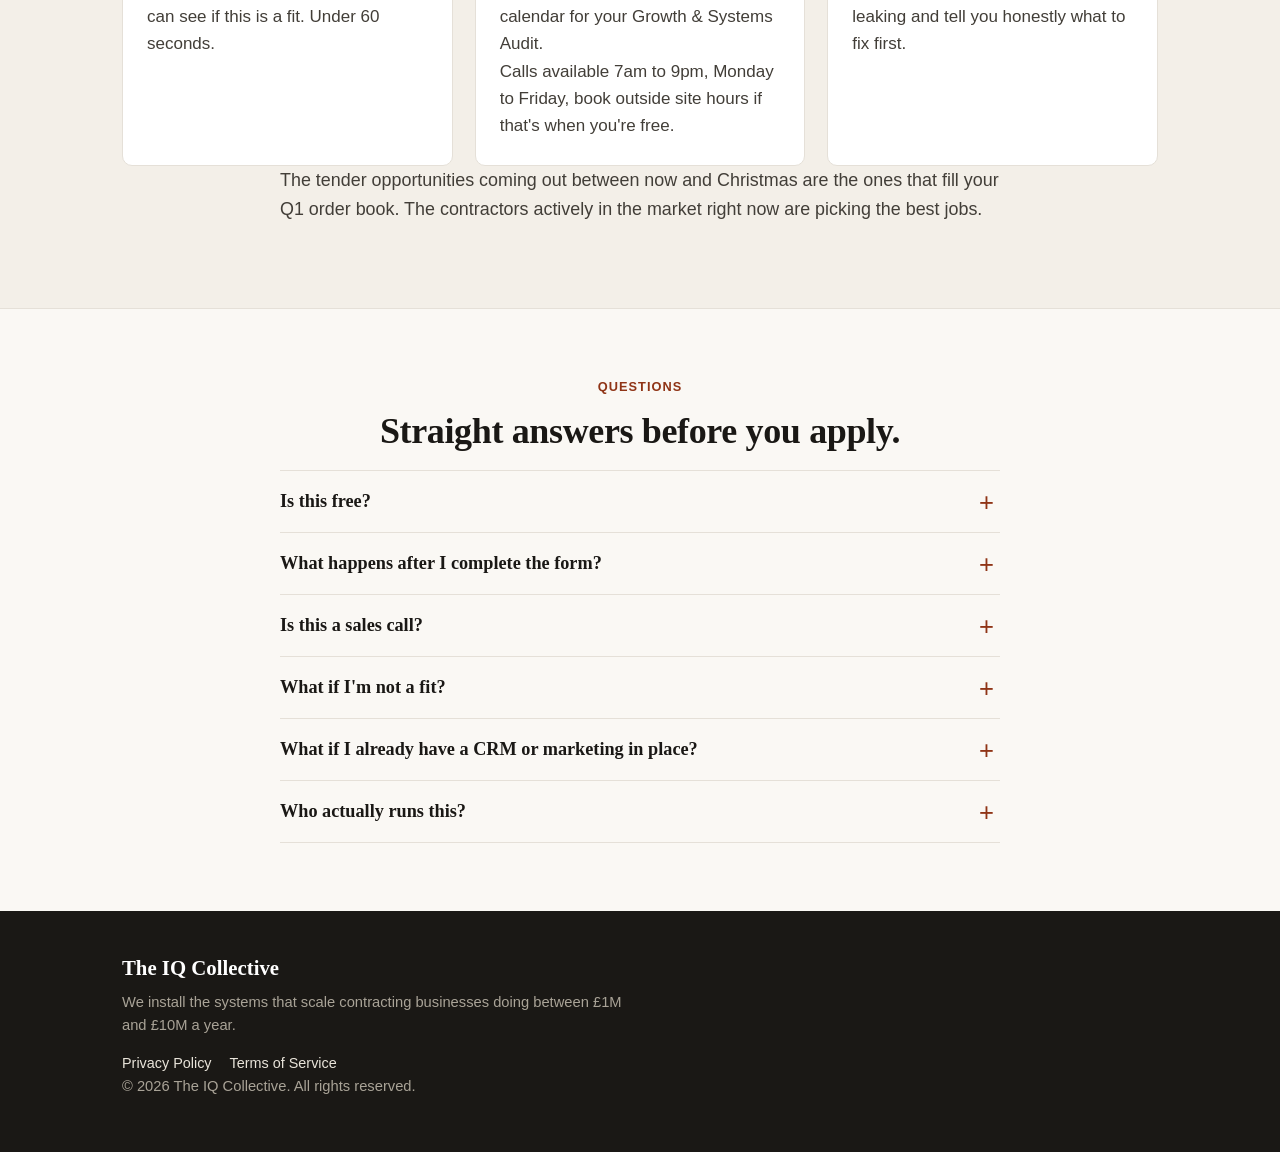
==== commit ccdcbf99: "Fix leftover copy inconsistencies from offer pivot Co-Authored-By: Claude Opus 5 <noreply@anthropic." ====
--- a/index.html
+++ b/index.html
@@ -57,7 +57,7 @@
   <header class="hero section" id="hero">
     <div class="wrap hero-split">
       <div class="hero-copy">
-        <p class="eyebrow">For Design &amp; Build, Commercial Fit-Out, Large-Scale Renovation &amp; Construction Firms doing £1M–£10M a Year.</p>
+        <p class="eyebrow">Verified Tender Opportunities For Main Contractors</p>
         <h1>Verified £500k+ Tender Opportunities For Main Contractors</h1>
         <p class="guarantee">If we don't perform, we keep working your campaign at no extra cost until we do.</p>
         <p class="sub">Filtered to the tender value and project type you actually want, and verified before it ever reaches you and your team. Built and led by an 8-year preconstruction manager, not an ads agency.</p>
@@ -66,7 +66,7 @@
       </div>
 
       <div class="hero-form" id="apply">
-        <p class="form-kicker">Book your consultation — under 60 seconds</p>
+        <p class="form-kicker">See what opportunities are in your market — under 60 seconds</p>
         <div class="form-embed">
           <!-- Set this form/survey redirect to booking.html (qualified) or unqualified.html (not qualified) after submission, based on the revenue question. -->
           <!-- TYPEFORM LOGIC REQUIRED (do outside this codebase):
@@ -171,7 +171,7 @@
   <section class="section">
     <div class="wrap">
       <div class="narrow">
-        <p class="eyebrow">What we install</p>
+        <p class="eyebrow">The pipeline</p>
         <h2>How the tender pipeline works</h2>
         <p class="lead">Every engagement starts the same way. We look at what's actually happening in your business, then build the pipeline around it.</p>
       </div>
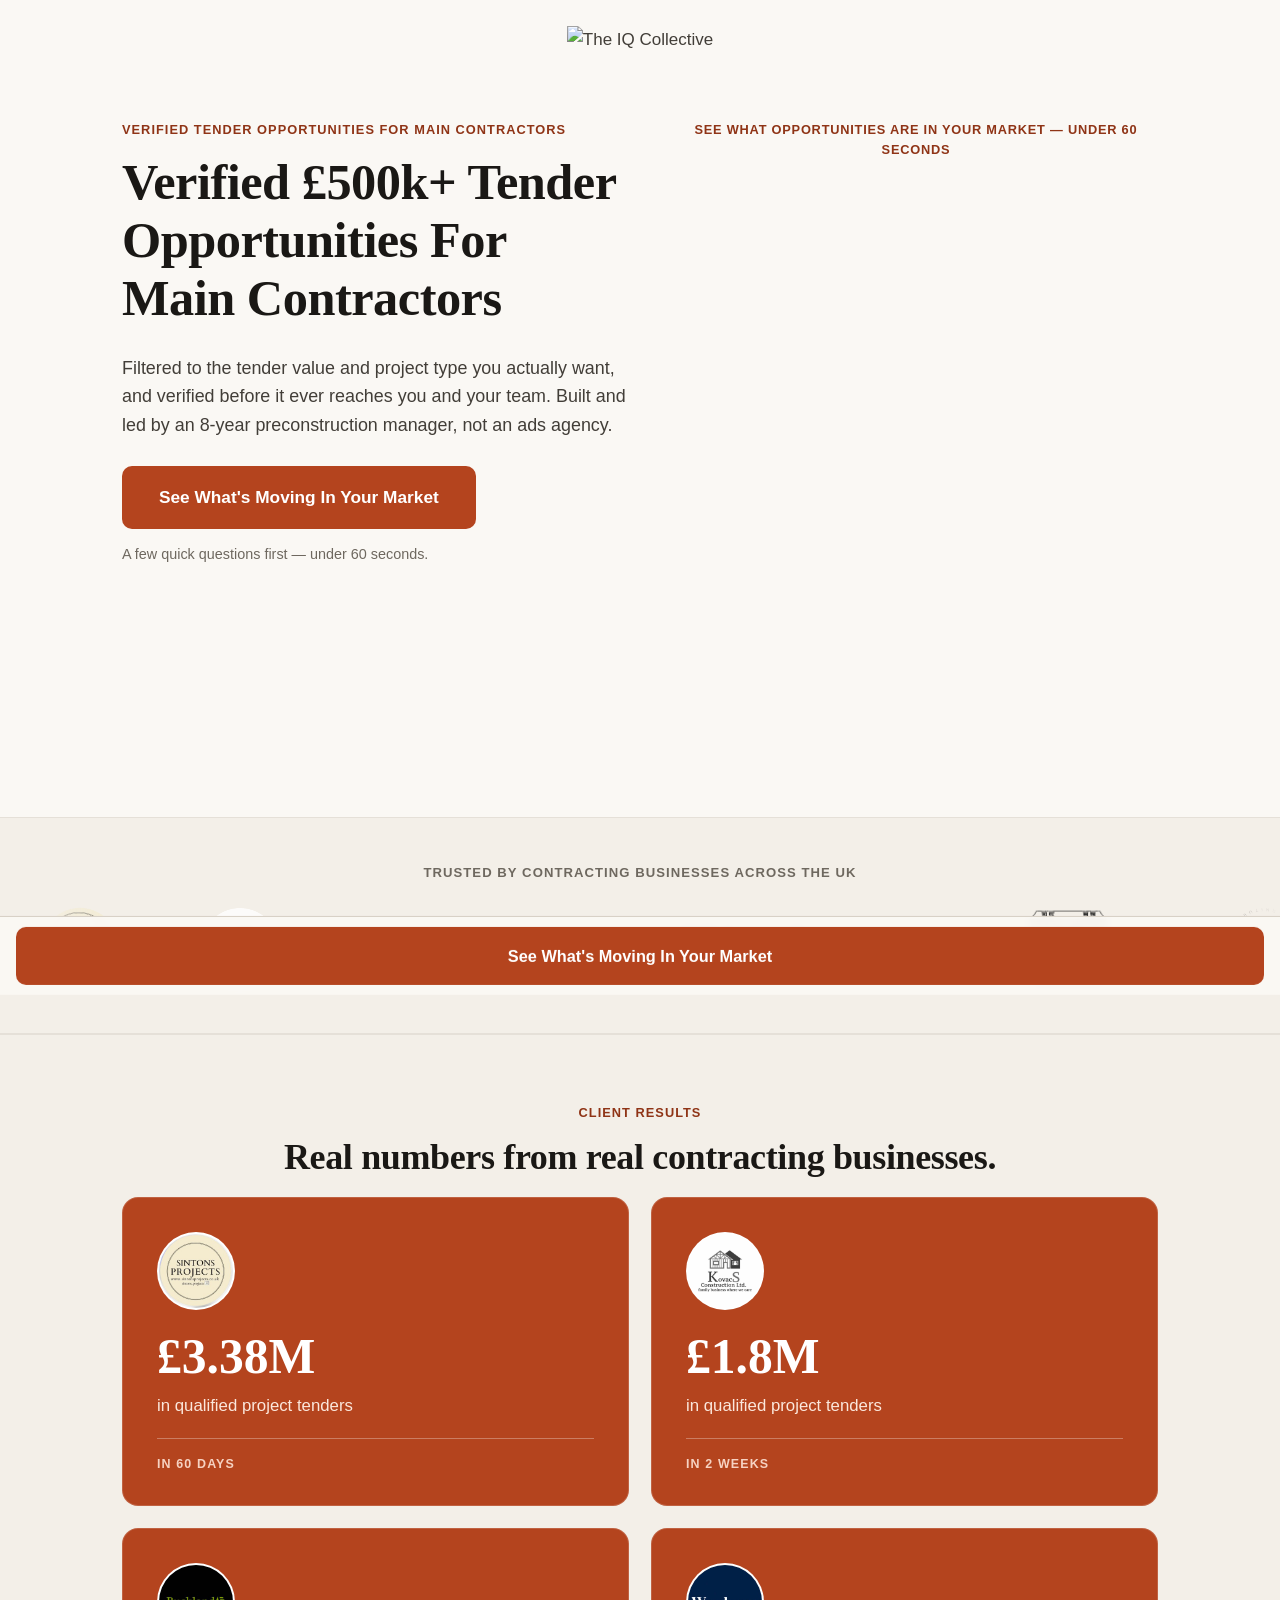
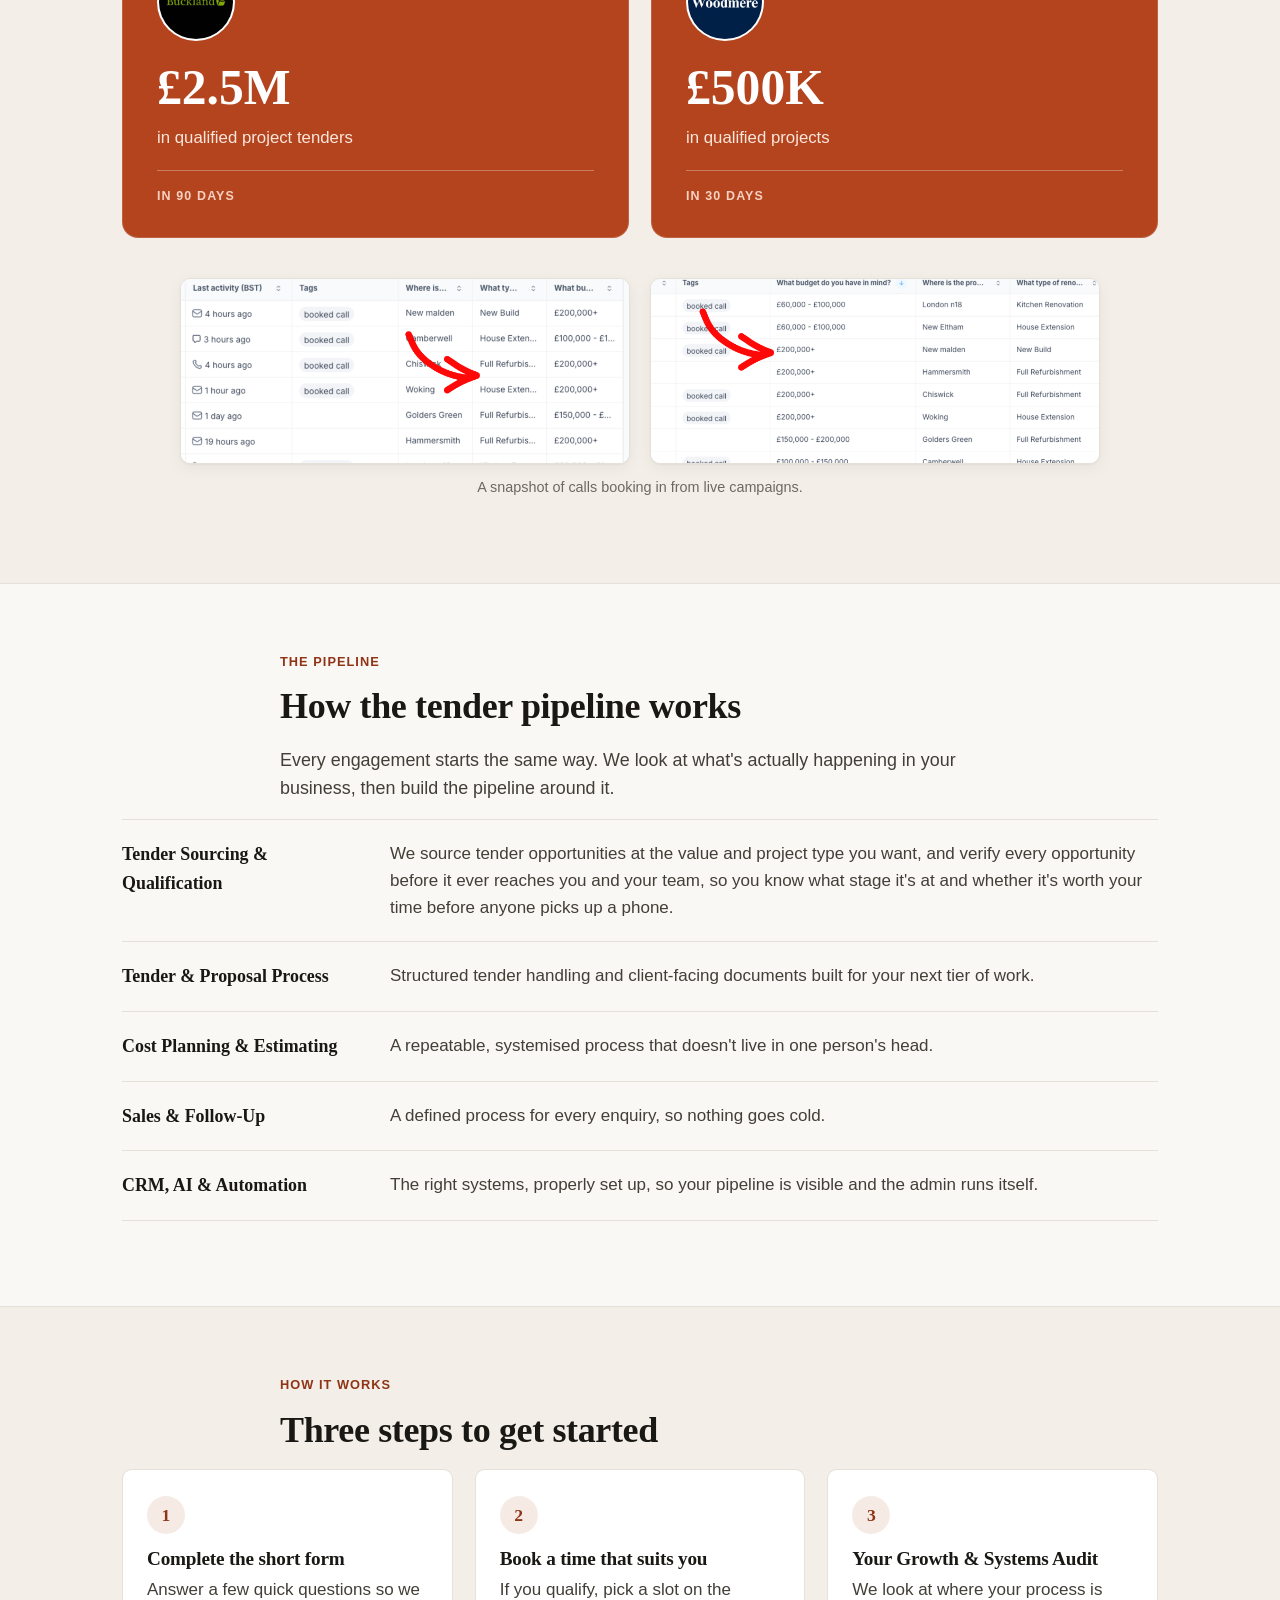
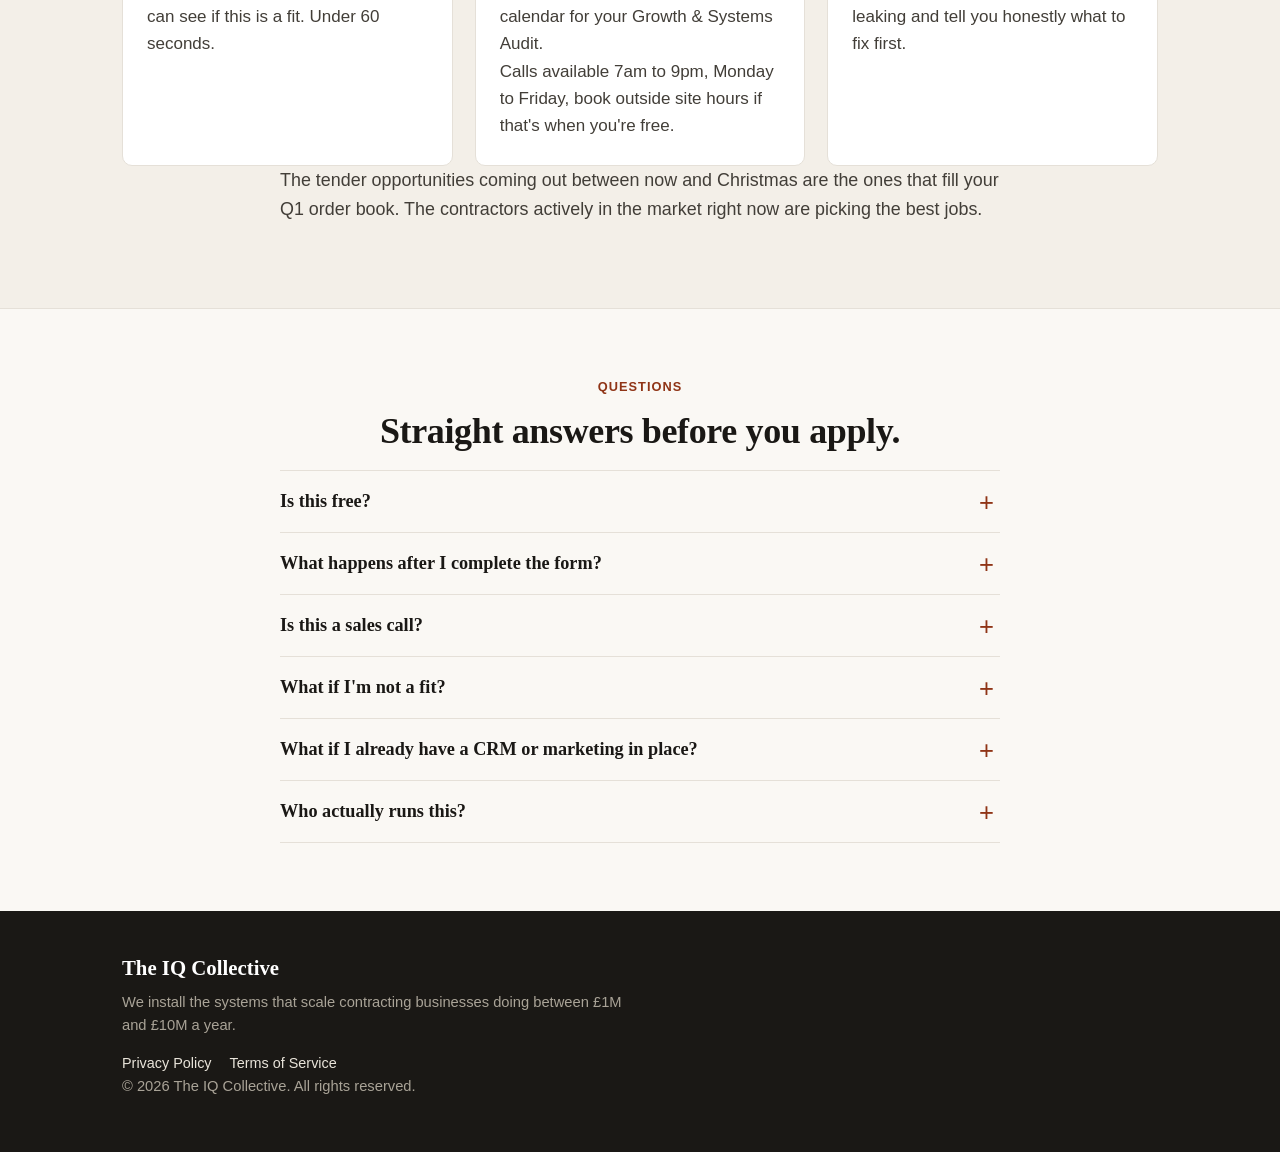
==== commit c3c21003: "Remove hero guarantee line and drop "consultation" from friction line The guarantee invited the wron" ====
--- a/index.html
+++ b/index.html
@@ -59,10 +59,9 @@
       <div class="hero-copy">
         <p class="eyebrow">Verified Tender Opportunities For Main Contractors</p>
         <h1>Verified £500k+ Tender Opportunities For Main Contractors</h1>
-        <p class="guarantee">If we don't perform, we keep working your campaign at no extra cost until we do.</p>
         <p class="sub">Filtered to the tender value and project type you actually want, and verified before it ever reaches you and your team. Built and led by an 8-year preconstruction manager, not an ads agency.</p>
         <a class="btn btn--primary btn--lg hero-cta" href="#apply">See What's Moving In Your Market</a>
-        <p class="friction">Free consultation. A few quick questions first — under 60 seconds.</p>
+        <p class="friction">A few quick questions first — under 60 seconds.</p>
       </div>
 
       <div class="hero-form" id="apply">
